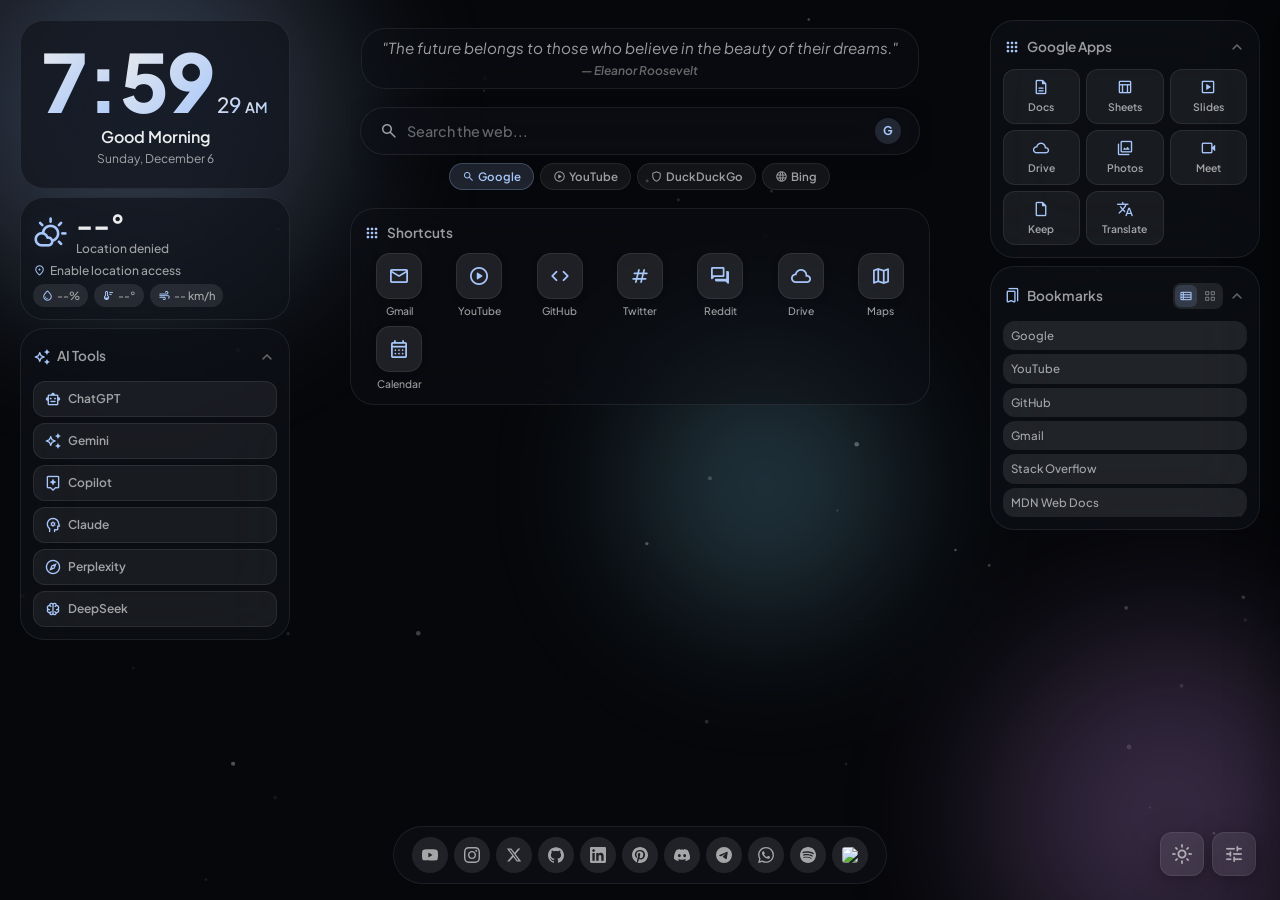
==== index.html @ 34b0df79 "Initialize OmSpace New Tab Dashboard" ====
<!DOCTYPE html>
<html lang="en" data-theme="dark">
<head>
    <meta charset="UTF-8">
    <meta name="viewport" content="width=device-width, initial-scale=1.0">
    <title>OmSpace</title>
    <link rel="preconnect" href="https://fonts.googleapis.com">
    <link rel="preconnect" href="https://fonts.gstatic.com" crossorigin>
    <link href="https://fonts.googleapis.com/css2?family=Plus+Jakarta+Sans:wght@300;400;500;600;700;800&family=Inter:wght@300;400;500;600;700;800&family=Outfit:wght@300;400;500;600;700;800&family=Space+Grotesk:wght@300;400;500;600;700&family=DM+Sans:wght@300;400;500;600;700&display=swap" rel="stylesheet">
    <link href="https://fonts.googleapis.com/css2?family=Material+Symbols+Rounded:opsz,wght,FILL,GRAD@20..48,100..700,0..1,-50..200" rel="stylesheet" />
    <link rel="stylesheet" href="style.css">
</head>
<body>
    <!-- Background layers -->
    <div id="bg-layer"></div>
    <div id="bg-overlay"></div>
    <div class="ambient-orbs">
        <div class="orb orb-1"></div>
        <div class="orb orb-2"></div>
        <div class="orb orb-3"></div>
    </div>
    <canvas id="particles-canvas"></canvas>

    <!-- Main Content -->
    <main class="main-grid">

        <!-- ═══ LEFT COLUMN ═══ -->
        <div class="col-left">

            <!-- Clock Card (Digital + Analog) -->
            <section id="clock-card" class="glass-card clock-card">
                <div id="digital-clock" class="digital-clock-wrap">
                    <div class="clock-time">
                        <span id="clock-hours">10</span>
                        <span class="clock-colon">:</span>
                        <span id="clock-mins">00</span>
                        <span id="clock-secs" class="clock-seconds">00</span>
                        <span id="clock-ampm" class="clock-ampm">AM</span>
                    </div>
                </div>
                <div id="analog-clock" class="analog-clock-wrap" style="display:none;">
                    <div class="analog-face">
                        <div class="analog-markers"></div>
                        <div class="hand hour-hand" id="hour-hand"></div>
                        <div class="hand minute-hand" id="minute-hand"></div>
                        <div class="hand second-hand" id="second-hand"></div>
                        <div class="analog-center"></div>
                    </div>
                </div>
                <div class="clock-meta">
                    <p id="greeting" class="greeting-text">Good Morning</p>
                    <p id="date-text" class="date-text">Monday, January 1</p>
                </div>
                <button class="clock-toggle-btn" id="clock-style-toggle" title="Switch clock style">
                    <span class="material-symbols-rounded">swap_horiz</span>
                </button>
            </section>

            <!-- Weather Card -->
            <section id="weather-card" class="glass-card weather-card">
                <div class="weather-top">
                    <span class="material-symbols-rounded weather-icon-main" id="weather-icon-main">partly_cloudy_day</span>
                    <div class="weather-temp-block">
                        <span id="weather-temp" class="weather-temp">--°</span>
                        <span id="weather-cond" class="weather-cond">Loading...</span>
                    </div>
                </div>
                <div class="weather-location-row">
                    <span class="material-symbols-rounded">location_on</span>
                    <span id="weather-city">Detecting location...</span>
                </div>
                <div class="weather-details">
                    <div class="weather-pill"><span class="material-symbols-rounded">water_drop</span><span id="weather-humidity">--%</span></div>
                    <div class="weather-pill"><span class="material-symbols-rounded">thermostat</span><span id="weather-feels">--°</span></div>
                    <div class="weather-pill"><span class="material-symbols-rounded">air</span><span id="weather-wind">-- km/h</span></div>
                </div>
            </section>

            <!-- Daily Focus -->
            <section id="focus-card" class="glass-card focus-card">
                <div class="card-header">
                    <h3><span class="material-symbols-rounded">target</span> Daily Focus</h3>
                </div>
                <div id="focus-display" class="focus-display">
                    <input type="text" id="focus-input" class="focus-input" placeholder="What's your main goal today?" autocomplete="off">
                </div>
                <div id="focus-active" class="focus-active" style="display:none;">
                    <p id="focus-text" class="focus-text"></p>
                    <button id="focus-clear" class="focus-clear-btn"><span class="material-symbols-rounded">close</span></button>
                </div>
            </section>

            <!-- AI Tools (Collapsible — moved from center) -->
            <section id="ai-tools-section" class="glass-card collapsible-card">
                <div class="card-header collapsible-header" data-collapse="ai-tools-body">
                    <h3><span class="material-symbols-rounded">auto_awesome</span> AI Tools</h3>
                    <div class="header-actions">
                        <button class="edit-section-btn" id="edit-ai-btn" title="Edit"><span class="material-symbols-rounded">edit</span></button>
                        <span class="material-symbols-rounded collapse-arrow">expand_more</span>
                    </div>
                </div>
                <div class="collapsible-body" id="ai-tools-body">
                    <div>
                        <div class="ai-tools-grid" id="ai-tools-grid"></div>
                    </div>
                </div>
            </section>

        </div>

        <!-- ═══ CENTER COLUMN ═══ -->
        <div class="col-center">

            <!-- Quote of the Day -->
            <section id="quote-card" class="quote-section">
                <blockquote id="quote-text" class="quote-text">"The only way to do great work is to love what you do."</blockquote>
                <cite id="quote-author" class="quote-author">— Steve Jobs</cite>
            </section>

            <!-- Search -->
            <section class="search-section">
                <div class="search-box" id="search-box">
                    <span class="material-symbols-rounded search-icon">search</span>
                    <input type="text" id="search-input" placeholder="Search the web..." autocomplete="off">
                    <div class="search-engine-indicator"><span id="engine-label">G</span></div>
                </div>
                <div class="engine-strip">
                    <button class="engine-chip active" data-engine="google"><span class="material-symbols-rounded">search</span> Google</button>
                    <button class="engine-chip" data-engine="youtube"><span class="material-symbols-rounded">play_circle</span> YouTube</button>
                    <button class="engine-chip" data-engine="duckduckgo"><span class="material-symbols-rounded">shield</span> DuckDuckGo</button>
                    <button class="engine-chip" data-engine="bing"><span class="material-symbols-rounded">language</span> Bing</button>
                </div>
            </section>

            <!-- Shortcuts Grid -->
            <section id="shortcuts-section" class="shortcuts-section">
                <div class="section-title">
                    <span class="material-symbols-rounded">apps</span><h3>Shortcuts</h3>
                    <button class="edit-section-btn" id="edit-shortcuts-btn" title="Edit"><span class="material-symbols-rounded">edit</span></button>
                </div>
                <div class="shortcuts-grid" id="shortcuts-grid"></div>
            </section>

            <!-- Pomodoro Timer (compact, center) -->
            <section id="pomodoro-card" class="pomo-inline-section">
                <div class="pomo-inline-left">
                    <span class="material-symbols-rounded pomo-inline-icon">timer</span>
                    <span class="pomo-mode-label" id="pomo-mode-label">Work</span>
                </div>
                <div class="pomo-inline-ring">
                    <svg class="pomo-ring-sm" viewBox="0 0 60 60">
                        <circle cx="30" cy="30" r="26" class="pomo-ring-bg"/>
                        <circle cx="30" cy="30" r="26" class="pomo-ring-fg" id="pomo-ring-fg"/>
                    </svg>
                    <span class="pomo-time-sm" id="pomo-time">25:00</span>
                </div>
                <div class="pomo-inline-controls">
                    <button class="pomo-btn-sm" id="pomo-start"><span class="material-symbols-rounded">play_arrow</span></button>
                    <button class="pomo-btn-sm" id="pomo-reset"><span class="material-symbols-rounded">restart_alt</span></button>
                    <button class="pomo-btn-sm" id="pomo-skip"><span class="material-symbols-rounded">skip_next</span></button>
                </div>
                <span class="pomo-sessions-sm"><span id="pomo-sessions">0</span> 🔥</span>
            </section>

            <!-- Bottom Premium Widgets -->
            <section class="bottom-widgets-section">
                <!-- Day Progress -->
                <div class="bottom-widget">
                    <div class="bw-header">
                        <div class="bw-title-group">
                            <span class="material-symbols-rounded">timelapse</span>
                            <span class="bw-title">Day Progress</span>
                        </div>
                        <span id="day-progress-pct" class="bw-value">--%</span>
                    </div>
                    <div class="dp-bar-bg"><div id="dp-bar-fill" class="dp-bar-fill"></div></div>
                    <div class="dp-labels">
                        <span>00:00</span><span>24:00</span>
                    </div>
                </div>

                <!-- Random Fact -->
                <div class="bottom-widget">
                    <div class="bw-header">
                        <div class="bw-title-group">
                            <span class="material-symbols-rounded">lightbulb</span>
                            <span class="bw-title">Did You Know?</span>
                        </div>
                    </div>
                    <div id="tech-fact-text" class="bw-text">Loading...</div>
                </div>

                <!-- Quick Market -->
                <div class="bottom-widget">
                    <div class="bw-header">
                        <div class="bw-title-group">
                            <span class="material-symbols-rounded">monitoring</span>
                            <span class="bw-title">Quick Market</span>
                        </div>
                    </div>
                    <div class="rates-content">
                        <div class="rate-item"><span class="rate-lbl">Bitcoin</span><span class="rate-val" id="btc-usd-val">~$67.4k</span></div>
                        <div class="rate-item"><span class="rate-lbl">1 USD</span><span class="rate-val" id="usd-inr-val">~₹83.5</span></div>
                    </div>
                </div>
            </section>

        </div>

        <!-- ═══ RIGHT COLUMN ═══ -->
        <div class="col-right">

            <!-- Quick Note -->
            <section id="notes-card" class="glass-card notes-card">
                <div class="card-header"><h3><span class="material-symbols-rounded">sticky_note_2</span> Quick Note</h3></div>
                <textarea id="quick-note" class="quick-note-area" placeholder="Jot down something..."></textarea>
            </section>

            <!-- To-Do Card (Collapsible) -->
            <section id="todo-card" class="glass-card collapsible-card">
                <div class="card-header collapsible-header" data-collapse="todo-body">
                    <h3><span class="material-symbols-rounded">checklist</span> To-Do</h3>
                    <div class="header-actions">
                        <span class="todo-count" id="todo-count">0</span>
                        <span class="material-symbols-rounded collapse-arrow">expand_more</span>
                    </div>
                </div>
                <div class="collapsible-body" id="todo-body">
                    <div class="todo-body-inner">
                        <div class="todo-input-row">
                            <input type="text" id="todo-input" placeholder="Add a task..." autocomplete="off">
                            <button id="todo-add-btn" class="icon-btn"><span class="material-symbols-rounded">add</span></button>
                        </div>
                        <ul id="todo-list" class="todo-list"></ul>
                    </div>
                </div>
            </section>

            <!-- Google Apps (Collapsible — moved from center) -->
            <section id="google-apps-section" class="glass-card collapsible-card">
                <div class="card-header collapsible-header" data-collapse="gapps-body">
                    <h3><span class="material-symbols-rounded">apps</span> Google Apps</h3>
                    <div class="header-actions">
                        <span class="material-symbols-rounded collapse-arrow">expand_more</span>
                    </div>
                </div>
                <div class="collapsible-body" id="gapps-body">
                    <div>
                        <div class="gapps-grid">
                            <a href="https://docs.google.com" class="gapp"><span class="material-symbols-rounded">description</span><span>Docs</span></a>
                            <a href="https://sheets.google.com" class="gapp"><span class="material-symbols-rounded">table_chart</span><span>Sheets</span></a>
                            <a href="https://slides.google.com" class="gapp"><span class="material-symbols-rounded">slideshow</span><span>Slides</span></a>
                            <a href="https://drive.google.com" class="gapp"><span class="material-symbols-rounded">cloud</span><span>Drive</span></a>
                            <a href="https://photos.google.com" class="gapp"><span class="material-symbols-rounded">photo_library</span><span>Photos</span></a>
                            <a href="https://meet.google.com" class="gapp"><span class="material-symbols-rounded">videocam</span><span>Meet</span></a>
                            <a href="https://keep.google.com" class="gapp"><span class="material-symbols-rounded">note</span><span>Keep</span></a>
                            <a href="https://translate.google.com" class="gapp"><span class="material-symbols-rounded">translate</span><span>Translate</span></a>
                        </div>
                    </div>
                </div>
            </section>

            <!-- Habit Tracker (Collapsible) -->
            <section id="habit-card" class="glass-card collapsible-card">
                <div class="card-header collapsible-header" data-collapse="habit-body">
                    <h3><span class="material-symbols-rounded">emoji_events</span> Habits</h3>
                    <div class="header-actions">
                        <button class="icon-btn-ghost" id="add-habit-btn" title="Add Habit"><span class="material-symbols-rounded">add</span></button>
                        <span class="material-symbols-rounded collapse-arrow">expand_more</span>
                    </div>
                </div>
                <div class="collapsible-body" id="habit-body">
                    <div>
                        <div id="habit-list" class="habit-list"></div>
                    </div>
                </div>
            </section>

            <!-- World Clock (Collapsible) -->
            <section id="worldclock-card" class="glass-card collapsible-card">
                <div class="card-header collapsible-header" data-collapse="worldclock-body">
                    <h3><span class="material-symbols-rounded">public</span> World Clock</h3>
                    <div class="header-actions">
                        <button class="icon-btn-ghost" id="add-tz-btn" title="Add Timezone"><span class="material-symbols-rounded">add</span></button>
                        <span class="material-symbols-rounded collapse-arrow">expand_more</span>
                    </div>
                </div>
                <div class="collapsible-body" id="worldclock-body">
                    <div>
                        <div id="worldclock-list" class="worldclock-list"></div>
                    </div>
                </div>
            </section>

            <!-- Reading List (Collapsible) -->
            <section id="reading-card" class="glass-card collapsible-card">
                <div class="card-header collapsible-header" data-collapse="reading-body">
                    <h3><span class="material-symbols-rounded">menu_book</span> Reading List</h3>
                    <div class="header-actions">
                        <span class="material-symbols-rounded collapse-arrow">expand_more</span>
                    </div>
                </div>
                <div class="collapsible-body" id="reading-body">
                    <div class="reading-body-inner">
                        <div class="reading-input-row">
                            <input type="text" id="reading-input" placeholder="Paste URL to save..." autocomplete="off">
                            <button id="reading-add-btn" class="icon-btn"><span class="material-symbols-rounded">add</span></button>
                        </div>
                        <div id="reading-list" class="reading-list"></div>
                    </div>
                </div>
            </section>

            <!-- Bookmarks (Collapsible) -->
            <section id="bookmarks-card" class="glass-card collapsible-card">
                <div class="card-header collapsible-header" data-collapse="bookmarks-body">
                    <h3><span class="material-symbols-rounded">bookmarks</span> Bookmarks</h3>
                    <div class="header-actions">
                        <div class="bookmark-view-toggle">
                            <button class="view-btn active" data-view="list" id="bm-list-view"><span class="material-symbols-rounded">view_list</span></button>
                            <button class="view-btn" data-view="grid" id="bm-grid-view"><span class="material-symbols-rounded">grid_view</span></button>
                        </div>
                        <span class="material-symbols-rounded collapse-arrow">expand_more</span>
                    </div>
                </div>
                <div class="collapsible-body" id="bookmarks-body">
                    <div>
                        <div id="bookmarks-list" class="bookmarks-list"></div>
                    </div>
                </div>
            </section>
        </div>
    </main>

    <!-- Settings FAB -->
    <button id="settings-fab" class="fab-btn" aria-label="Settings"><span class="material-symbols-rounded">tune</span></button>
    <button id="theme-toggle-fab" class="fab-btn theme-fab" aria-label="Toggle Theme"><span class="material-symbols-rounded" id="theme-icon">light_mode</span></button>

    <!-- Settings Panel -->
    <div id="settings-backdrop" class="settings-backdrop"></div>
    <aside id="settings-panel" class="settings-panel">
        <div class="settings-panel-header">
            <h2>Customize</h2>
            <button id="settings-close" class="icon-btn-ghost"><span class="material-symbols-rounded">close</span></button>
        </div>
        <div class="settings-body">
            <div class="setting-section">
                <h4>Accent Color</h4>
                <div class="accent-grid" id="accent-grid">
                    <button class="accent-dot active" data-color="#a8c7fa" style="--dot-color:#a8c7fa"></button>
                    <button class="accent-dot" data-color="#fbd6d2" style="--dot-color:#fbd6d2"></button>
                    <button class="accent-dot" data-color="#c3e88d" style="--dot-color:#c3e88d"></button>
                    <button class="accent-dot" data-color="#ffcb6b" style="--dot-color:#ffcb6b"></button>
                    <button class="accent-dot" data-color="#c792ea" style="--dot-color:#c792ea"></button>
                    <button class="accent-dot" data-color="#89ddff" style="--dot-color:#89ddff"></button>
                    <button class="accent-dot" data-color="#f78c6c" style="--dot-color:#f78c6c"></button>
                    <button class="accent-dot" data-color="#ff5370" style="--dot-color:#ff5370"></button>
                </div>
            </div>
            <div class="setting-section">
                <h4>Font</h4>
                <div class="font-picker" id="font-picker">
                    <button class="font-chip active" data-font="'Plus Jakarta Sans'">Jakarta Sans</button>
                    <button class="font-chip" data-font="'Inter'">Inter</button>
                    <button class="font-chip" data-font="'Outfit'">Outfit</button>
                    <button class="font-chip" data-font="'Space Grotesk'">Space Grotesk</button>
                    <button class="font-chip" data-font="'DM Sans'">DM Sans</button>
                </div>
            </div>
            <div class="setting-section">
                <h4>Background</h4>
                <input type="text" id="bg-url-input" class="setting-input" placeholder="Paste image URL...">
                <div class="bg-presets" id="bg-presets">
                    <button class="bg-preset-btn active" data-bg="gradient">Gradient</button>
                    <button class="bg-preset-btn" data-bg="abstract">Abstract</button>
                    <button class="bg-preset-btn" data-bg="nature">Nature</button>
                    <button class="bg-preset-btn" data-bg="dark">Dark</button>
                    <button class="bg-preset-btn" data-bg="space">Space</button>
                    <button class="bg-preset-btn" data-bg="cyberpunk">Cyberpunk</button>
                    <button class="bg-preset-btn" data-bg="minimal">Minimal</button>

                </div>
                <div class="settings-group">
                    <label class="setting-toggle"><div class="toggle-lbl"><span class="material-symbols-rounded">wallpaper</span> Auto Wallpaper (Daily)</div><input type="checkbox" id="toggle-livewp"><span class="toggle-track"></span></label>
                </div>
            </div>
            <div class="setting-section card-section">
                <h4>Preferences</h4>
                <div class="settings-group">
                    <label class="setting-toggle"><div class="toggle-lbl"><span class="material-symbols-rounded">lock_open</span> Lock Layout</div><input type="checkbox" id="toggle-locklayout" checked><span class="toggle-track"></span></label>
                    <label class="setting-toggle"><div class="toggle-lbl"><span class="material-symbols-rounded">123</span> Use 24-Hour Time</div><input type="checkbox" id="toggle-24h"><span class="toggle-track"></span></label>
                    <label class="setting-toggle"><div class="toggle-lbl"><span class="material-symbols-rounded">blur_on</span> Particle Effects</div><input type="checkbox" id="toggle-particles" checked><span class="toggle-track"></span></label>
                </div>
            </div>
            <div class="setting-section card-section">
                <h4>Widgets</h4>
                <div class="settings-group">
                    <label class="setting-toggle"><div class="toggle-lbl"><span class="material-symbols-rounded">schedule</span> Clock</div><input type="checkbox" id="toggle-clock" checked><span class="toggle-track"></span></label>
                    <label class="setting-toggle"><div class="toggle-lbl"><span class="material-symbols-rounded">partly_cloudy_day</span> Weather</div><input type="checkbox" id="toggle-weather" checked><span class="toggle-track"></span></label>
                    <label class="setting-toggle"><div class="toggle-lbl"><span class="material-symbols-rounded">timer</span> Pomodoro Timer</div><input type="checkbox" id="toggle-pomodoro" checked><span class="toggle-track"></span></label>
                    <label class="setting-toggle"><div class="toggle-lbl"><span class="material-symbols-rounded">target</span> Daily Focus</div><input type="checkbox" id="toggle-focus" checked><span class="toggle-track"></span></label>
                    <label class="setting-toggle"><div class="toggle-lbl"><span class="material-symbols-rounded">format_quote</span> Quote</div><input type="checkbox" id="toggle-quote" checked><span class="toggle-track"></span></label>
                    <label class="setting-toggle"><div class="toggle-lbl"><span class="material-symbols-rounded">grid_view</span> Shortcuts</div><input type="checkbox" id="toggle-shortcuts" checked><span class="toggle-track"></span></label>
                    <label class="setting-toggle"><div class="toggle-lbl"><span class="material-symbols-rounded">view_week</span> Bottom Strip</div><input type="checkbox" id="toggle-bottomwidgets" checked><span class="toggle-track"></span></label>
                    <label class="setting-toggle"><div class="toggle-lbl"><span class="material-symbols-rounded">magic_button</span> AI Tools</div><input type="checkbox" id="toggle-ai" checked><span class="toggle-track"></span></label>
                    <label class="setting-toggle"><div class="toggle-lbl"><span class="material-symbols-rounded">apps</span> Google Apps</div><input type="checkbox" id="toggle-gapps" checked><span class="toggle-track"></span></label>
                    <label class="setting-toggle"><div class="toggle-lbl"><span class="material-symbols-rounded">check_circle</span> To-Do List</div><input type="checkbox" id="toggle-todo" checked><span class="toggle-track"></span></label>
                    <label class="setting-toggle"><div class="toggle-lbl"><span class="material-symbols-rounded">edit_note</span> Quick Note</div><input type="checkbox" id="toggle-notes" checked><span class="toggle-track"></span></label>
                    <label class="setting-toggle"><div class="toggle-lbl"><span class="material-symbols-rounded">psychology</span> Habits</div><input type="checkbox" id="toggle-habits" checked><span class="toggle-track"></span></label>
                    <label class="setting-toggle"><div class="toggle-lbl"><span class="material-symbols-rounded">public</span> World Clock</div><input type="checkbox" id="toggle-worldclock" checked><span class="toggle-track"></span></label>
                    <label class="setting-toggle"><div class="toggle-lbl"><span class="material-symbols-rounded">menu_book</span> Reading List</div><input type="checkbox" id="toggle-reading" checked><span class="toggle-track"></span></label>
                    <label class="setting-toggle"><div class="toggle-lbl"><span class="material-symbols-rounded">bookmark</span> Bookmarks</div><input type="checkbox" id="toggle-bookmarks" checked><span class="toggle-track"></span></label>
                    <label class="setting-toggle"><div class="toggle-lbl"><span class="material-symbols-rounded">share</span> Social Dock</div><input type="checkbox" id="toggle-socialdock" checked><span class="toggle-track"></span></label>
                </div>
            </div>
            <div class="setting-section card-section">
                <h4>Your Name</h4>
                <input type="text" id="user-name-input" class="setting-input" placeholder="Enter your name...">
            </div>
            <div class="setting-section card-section">
                <h4>Backup & Restore</h4>
                <div class="backup-row">
                    <button id="backup-btn" class="action-btn"><span class="material-symbols-rounded">download</span> Export</button>
                    <button id="restore-btn" class="action-btn"><span class="material-symbols-rounded">upload</span> Import</button>
                </div>
                <input type="file" id="restore-file" accept=".json" style="display:none">
            </div>
            <div class="setting-section card-section reset-section">
                <button id="reset-btn" class="danger-btn"><span class="material-symbols-rounded">restart_alt</span> Reset All Settings</button>
            </div>
        </div>
    </aside>

    <!-- Edit Modal -->
    <div id="edit-modal-backdrop" class="modal-backdrop"></div>
    <div id="edit-modal" class="edit-modal">
        <div class="edit-modal-header">
            <h3 id="edit-modal-title">Edit</h3>
            <button id="edit-modal-close" class="icon-btn-ghost"><span class="material-symbols-rounded">close</span></button>
        </div>
        <div class="edit-modal-body" id="edit-modal-body"></div>
        <div class="edit-modal-footer">
            <button id="edit-modal-add" class="add-item-btn"><span class="material-symbols-rounded">add</span> Add New</button>
            <button id="edit-modal-save" class="save-btn"><span class="material-symbols-rounded">check</span> Save</button>
        </div>
    </div>

    <!-- Confirm Modal -->
    <div id="confirm-modal-backdrop" class="modal-backdrop"></div>
    <div id="confirm-modal" class="edit-modal" style="max-width:320px;height:auto;max-height:80vh;">
        <div class="edit-modal-header">
            <h3>Reset Settings?</h3>
        </div>
        <div class="edit-modal-body" style="padding:var(--gap-lg);text-align:center;">
            <p style="color:var(--text-secondary);font-size:0.9rem;line-height:1.5;">This will permanently clear your layout, custom widgets, and reset everything to factory defaults. Are you sure?</p>
        </div>
        <div class="edit-modal-footer" style="justify-content:space-between;">
            <button id="confirm-modal-cancel" class="action-btn" style="width:48%;">Cancel</button>
            <button id="confirm-modal-yes" class="danger-btn" style="width:48%;margin:0;">Yes, Reset</button>
        </div>
    </div>

    <!-- Keyboard Shortcuts Overlay -->
    <div id="kb-overlay" class="kb-overlay">
        <div class="kb-modal">
            <h3>Keyboard Shortcuts</h3>
            <div class="kb-grid">
                <div class="kb-item"><kbd>/</kbd><span>Focus Search</span></div>
                <div class="kb-item"><kbd>Esc</kbd><span>Close Panel</span></div>
                <div class="kb-item"><kbd>?</kbd><span>Show Shortcuts</span></div>
                <div class="kb-item"><kbd>T</kbd><span>Toggle Theme</span></div>
                <div class="kb-item"><kbd>P</kbd><span>Start/Pause Pomodoro</span></div>
                <div class="kb-item"><kbd>S</kbd><span>Open Settings</span></div>
            </div>
            <p class="kb-hint">Press <kbd>Esc</kbd> or <kbd>?</kbd> to close</p>
        </div>
    </div>

    <!-- Social Media Dock (Fixed Bottom, dynamically rendered by JS) -->
    <section id="social-dock" class="social-dock">
    </section>


    <script src="script.js"></script>
</body>
</html>
---- style.css ----
/* ===================================================================
   OMSPACE — Premium Material You New Tab Dashboard — No-Scroll Edition
   =================================================================== */

:root, [data-theme="dark"] {
    --accent: #a8c7fa;
    --accent-dim: rgba(168,199,250,0.15);
    --accent-glow: rgba(168,199,250,0.3);
    --bg-base: #0f1118;
    --surface-1: rgba(255,255,255,0.06);
    --surface-2: rgba(255,255,255,0.09);
    --surface-3: rgba(255,255,255,0.12);
    --surface-hover: rgba(255,255,255,0.15);
    --text-primary: rgba(255,255,255,0.92);
    --text-secondary: rgba(255,255,255,0.6);
    --text-tertiary: rgba(255,255,255,0.38);
    --border: rgba(255,255,255,0.08);
    --border-accent: rgba(168,199,250,0.25);
    --shadow-card: 0 8px 32px rgba(0,0,0,0.25),0 2px 8px rgba(0,0,0,0.15);
    --shadow-elevated: 0 16px 48px rgba(0,0,0,0.35);
    --shadow-glow: 0 0 40px var(--accent-dim);
}

[data-theme="light"] {
    --accent: #1a56db;
    --accent-dim: rgba(26,86,219,0.1);
    --accent-glow: rgba(26,86,219,0.2);
    --bg-base: #eef2f9;
    --surface-1: rgba(255,255,255,0.7);
    --surface-2: rgba(255,255,255,0.85);
    --surface-3: rgba(255,255,255,0.95);
    --surface-hover: rgba(26,86,219,0.06);
    --text-primary: #1a1c2e;
    --text-secondary: #4a4e69;
    --text-tertiary: #8b8fa3;
    --border: rgba(26,86,219,0.1);
    --border-accent: rgba(26,86,219,0.25);
    --shadow-card: 0 4px 20px rgba(26,86,219,0.08),0 1px 4px rgba(0,0,0,0.05);
    --shadow-elevated: 0 12px 48px rgba(26,86,219,0.15);
    --shadow-glow: 0 0 40px rgba(26,86,219,0.12);
}

:root {
    --gap-xs:4px;--gap-sm:8px;--gap-md:12px;--gap-lg:20px;--gap-xl:28px;
    --radius-sm:12px;--radius-md:20px;--radius-lg:24px;--radius-pill:9999px;
    --blur-sm:blur(12px);--blur-md:blur(24px);--blur-lg:blur(40px);
    --ease-out:cubic-bezier(0.22,1,0.36,1);
    --ease-spring:cubic-bezier(0.34,1.56,0.64,1);
    --dur-fast:0.2s;--dur-norm:0.35s;--dur-slow:0.5s;
    --font-main:'Plus Jakarta Sans',-apple-system,BlinkMacSystemFont,'Segoe UI',Roboto,sans-serif;
}

*,*::before,*::after{box-sizing:border-box;margin:0;padding:0}
html{font-size:16px;-webkit-font-smoothing:antialiased;scroll-behavior:smooth}
body{font-family:var(--font-main);background:var(--bg-base);color:var(--text-primary);height:100vh;overflow:hidden;line-height:1.5;-webkit-overflow-scrolling:touch;scrollbar-width:none}
body::-webkit-scrollbar{display:none}
a{color:inherit;text-decoration:none}
button{font-family:inherit;cursor:pointer;border:none;background:none;color:inherit}
a,button{outline:none}
a:focus-visible,button:focus-visible{outline:2px solid var(--accent);outline-offset:2px;border-radius:inherit}
input,textarea{font-family:inherit;color:inherit}
ul{list-style:none}

/* === BG === */
#bg-layer{position:fixed;inset:0;z-index:-3;background-size:cover;background-position:center;transition:opacity 1s ease,background-image 1.5s ease}
#bg-layer.gradient-bg{background:linear-gradient(135deg,#0f1118 0%,#1a1b2e 30%,#1e1230 60%,#0f1118 100%)}
[data-theme="light"] #bg-layer.gradient-bg{background:linear-gradient(135deg,#dbe4f8 0%,#e8dff5 35%,#d4eaf9 65%,#e0e7fa 100%)}
#bg-overlay{position:fixed;inset:0;z-index:-2;background:rgba(0,0,0,0.55);backdrop-filter:blur(6px)}
[data-theme="light"] #bg-overlay{background:rgba(238,242,249,0.4);backdrop-filter:blur(4px)}

.ambient-orbs{position:fixed;inset:0;z-index:-1;overflow:hidden;pointer-events:none}
.orb{position:absolute;border-radius:50%;filter:blur(80px);opacity:0.25;animation:orbFloat 20s ease-in-out infinite alternate}
.orb-1{width:400px;height:400px;background:var(--accent);top:-10%;left:-5%;animation-duration:25s}
.orb-2{width:350px;height:350px;background:#c792ea;bottom:-10%;right:-5%;animation-duration:20s;animation-delay:-5s}
.orb-3{width:250px;height:250px;background:#89ddff;top:40%;left:50%;animation-duration:30s;animation-delay:-10s}
@keyframes orbFloat{0%{transform:translate(0,0) scale(1)}33%{transform:translate(50px,-30px) scale(1.1)}66%{transform:translate(-30px,50px) scale(0.9)}100%{transform:translate(20px,20px) scale(1.05)}}

#particles-canvas{position:fixed;inset:0;z-index:-1;pointer-events:none;opacity:0.5}
#particles-canvas.hidden{display:none}

/* === MAIN GRID — Smooth scroll layout === */
.main-grid{display:grid;grid-template-columns:minmax(240px,1fr) minmax(400px,2.5fr) minmax(240px,1fr);gap:var(--gap-md);max-width:1440px;margin:0 auto;padding:0 var(--gap-lg);height:100vh;overflow:hidden;align-content:start;animation:pageEnter .8s var(--ease-out) both}
@keyframes pageEnter{from{opacity:0;transform:translateY(12px)}to{opacity:1;transform:translateY(0)}}
.col-left,.col-right{display:flex;flex-direction:column;gap:var(--gap-sm);padding-top:20px;height:100vh;overflow-y:auto;overflow-x:hidden;scrollbar-width:none;min-width:0}
.col-center{display:flex;flex-direction:column;align-items:center;gap:var(--gap-sm);padding-top:28px;height:100vh;overflow-y:auto;overflow-x:hidden;scrollbar-width:none}
.col-left::after,.col-right::after,.col-center::after{content:'';display:block;min-height:120px;flex-shrink:0}
.col-left::-webkit-scrollbar,.col-right::-webkit-scrollbar,.col-center::-webkit-scrollbar{display:none}

/* === GLASS CARD === */
.glass-card{background:rgba(15,17,24,0.65);border:1px solid var(--border);border-radius:var(--radius-lg);backdrop-filter:blur(40px) saturate(1.4);-webkit-backdrop-filter:blur(40px) saturate(1.4);padding:var(--gap-lg);transition:transform var(--dur-norm) var(--ease-out),box-shadow var(--dur-norm) var(--ease-out),border-color var(--dur-norm) var(--ease-out);animation:cardIn .6s var(--ease-out) both;overflow:hidden;position:relative;display:flex;flex-direction:column}
[data-theme="light"] .glass-card{background:rgba(255,255,255,0.85);box-shadow:0 2px 12px rgba(26,86,219,0.06)}
.glass-card:hover{transform:translateY(-1px);box-shadow:var(--shadow-card);border-color:var(--border-accent)}
.glass-card.is-unlocked{cursor:grab !important;outline:2px dashed var(--border-accent);outline-offset:2px;resize:both}
.glass-card.is-unlocked:active{cursor:grabbing !important}
.glass-card.dragging{opacity:0.4;outline:2px solid var(--accent);transform:scale(0.98)}
@keyframes cardIn{from{opacity:0;transform:translateY(12px) scale(.97)}to{opacity:1;transform:translateY(0) scale(1)}}
.col-left .glass-card:nth-child(1){animation-delay:.05s}.col-left .glass-card:nth-child(2){animation-delay:.08s}.col-left .glass-card:nth-child(3){animation-delay:.11s}.col-left .glass-card:nth-child(4){animation-delay:.14s}
.col-right .glass-card:nth-child(1){animation-delay:.06s}.col-right .glass-card:nth-child(2){animation-delay:.09s}.col-right .glass-card:nth-child(3){animation-delay:.12s}.col-right .glass-card:nth-child(4){animation-delay:.15s}.col-right .glass-card:nth-child(5){animation-delay:.18s}.col-right .glass-card:nth-child(6){animation-delay:.21s}.col-right .glass-card:nth-child(7){animation-delay:.24s}
.card-header{display:flex;align-items:center;justify-content:space-between;margin-bottom:var(--gap-sm);flex-shrink:0}
.card-header h3{display:flex;align-items:center;gap:6px;font-size:.85rem;font-weight:600;color:var(--text-secondary)}
.card-header h3 .material-symbols-rounded{font-size:18px;color:var(--accent)}

/* === COLLAPSIBLE SYSTEM === */
.collapsible-card{padding:var(--gap-md)}
.collapsible-card .card-header{margin-bottom:0;cursor:pointer;user-select:none;padding:4px 0;transition:margin-bottom var(--dur-norm) var(--ease-out)}
.collapsible-card .card-header.expanded{margin-bottom:var(--gap-sm)}
.header-actions{display:flex;align-items:center;gap:4px}
.header-actions .edit-section-btn{opacity:0;transition:opacity var(--dur-fast) ease}
.collapsible-card:hover .edit-section-btn{opacity:1}
.collapse-arrow{font-size:20px;color:var(--text-tertiary);transition:transform var(--dur-norm) var(--ease-out)}
.collapsible-header.expanded .collapse-arrow{transform:rotate(180deg)}
.collapsible-body{display:grid;grid-template-rows:0fr;opacity:0;transition:grid-template-rows 0.35s var(--ease-out),opacity 0.25s ease}
.collapsible-body.expanded{grid-template-rows:1fr;opacity:1;flex:1}
.collapsible-body > *{overflow:hidden;min-height:0}
.collapsible-body::-webkit-scrollbar{width:6px}
.collapsible-body::-webkit-scrollbar-track{background:transparent}
.collapsible-body::-webkit-scrollbar-thumb{background:var(--surface-3);border-radius:10px}
.collapsible-body::-webkit-scrollbar-thumb:hover{background:var(--accent)}

/* === CLOCK === */
.clock-card{text-align:center;padding:var(--gap-lg) var(--gap-md);position:relative;align-items:center;justify-content:center}
.clock-time{display:flex;align-items:baseline;justify-content:center;gap:0;font-size:clamp(2.5rem, 8cqw, 5rem);font-weight:800;letter-spacing:-2px;line-height:1;margin-bottom:var(--gap-xs);color:var(--text-primary)}
.clock-time span{background:linear-gradient(135deg,var(--text-primary),var(--accent));-webkit-background-clip:text;-webkit-text-fill-color:transparent;background-clip:text}
.clock-colon{animation:blink 1s steps(1) infinite;margin:0 2px;background:linear-gradient(135deg,var(--text-primary),var(--accent));-webkit-background-clip:text;-webkit-text-fill-color:transparent;background-clip:text}
@keyframes blink{0%,100%{opacity:1}50%{opacity:.3}}
.clock-seconds{font-size:1.3rem;font-weight:500;margin-left:4px;letter-spacing:0}
.clock-ampm{font-size:.9rem;font-weight:600;margin-left:4px;letter-spacing:0;-webkit-text-fill-color:var(--text-tertiary);background:none}
.greeting-text{font-size:1rem;font-weight:600;color:var(--text-primary);margin-bottom:1px}
.date-text{font-size:.75rem;color:var(--text-secondary);font-weight:400}
.clock-toggle-btn{position:absolute;top:10px;right:10px;width:24px;height:24px;border-radius:50%;display:flex;align-items:center;justify-content:center;color:var(--text-tertiary);transition:all var(--dur-fast) ease;opacity:0}
.clock-card:hover .clock-toggle-btn{opacity:1}
.clock-toggle-btn:hover{background:var(--surface-2);color:var(--accent)}
.clock-toggle-btn .material-symbols-rounded{font-size:14px}

/* Analog Clock */
.analog-clock-wrap{display:flex;justify-content:center;margin-bottom:var(--gap-sm)}
.analog-face{width:130px;height:130px;border-radius:50%;background:var(--surface-2);border:2px solid var(--border);position:relative;box-shadow:inset 0 0 20px rgba(0,0,0,0.1)}
.hand{position:absolute;bottom:50%;left:50%;transform-origin:bottom center;border-radius:4px;transition:none}
.hour-hand{width:4px;height:30px;background:var(--text-primary);margin-left:-2px}
.minute-hand{width:3px;height:40px;background:var(--accent);margin-left:-1.5px}
.second-hand{width:1.5px;height:45px;background:#ff5370;margin-left:-.75px}
.analog-center{position:absolute;top:50%;left:50%;width:8px;height:8px;background:var(--accent);border-radius:50%;transform:translate(-50%,-50%);z-index:2}

/* === WEATHER === */
.weather-card{padding:var(--gap-md);justify-content:center}
.weather-top{display:flex;align-items:center;gap:var(--gap-sm);margin-bottom:var(--gap-xs)}
.weather-icon-main{font-size:2.2rem;color:var(--accent);filter:drop-shadow(0 0 12px var(--accent-dim))}
.weather-temp{font-size:1.8rem;font-weight:700;line-height:1}
.weather-cond{font-size:.75rem;color:var(--text-secondary);font-weight:500;margin-top:1px}
.weather-temp-block{display:flex;flex-direction:column}
.weather-location-row{display:flex;align-items:center;gap:4px;margin-bottom:var(--gap-xs);font-size:.75rem;font-weight:500;color:var(--text-secondary)}
.weather-location-row .material-symbols-rounded{font-size:13px;color:var(--accent)}
.weather-details{display:flex;gap:6px;flex-wrap:wrap}
.weather-pill{display:flex;align-items:center;gap:3px;background:var(--surface-2);border-radius:var(--radius-pill);padding:3px 8px;font-size:.7rem;font-weight:500;color:var(--text-secondary)}
.weather-pill .material-symbols-rounded{font-size:13px;color:var(--accent)}

/* === DAILY FOCUS === */
.focus-card{padding:var(--gap-md)}
.focus-input{width:100%;background:var(--surface-2);border:1px solid var(--border);border-radius:var(--radius-sm);padding:10px 12px;font-size:.82rem;font-weight:500;outline:none;transition:border-color var(--dur-fast) ease}
.focus-input:focus{border-color:var(--accent)}
.focus-input::placeholder{color:var(--text-tertiary)}
.focus-active{display:flex;align-items:center;gap:var(--gap-sm);padding:10px 12px;background:var(--accent-dim);border:1px solid var(--border-accent);border-radius:var(--radius-sm)}
.focus-text{flex:1;font-size:.85rem;font-weight:600;color:var(--accent)}
.focus-clear-btn{width:24px;height:24px;border-radius:50%;display:flex;align-items:center;justify-content:center;color:var(--text-tertiary);transition:all var(--dur-fast) ease}
.focus-clear-btn:hover{background:var(--surface-2);color:#ff5370}
.focus-clear-btn .material-symbols-rounded{font-size:16px}

/* === QUOTE === */
.quote-section{text-align:center;max-width:600px;animation:cardIn .6s var(--ease-out) .1s both;padding:var(--gap-sm) var(--gap-lg);background:rgba(15,17,24,0.45);backdrop-filter:blur(20px);-webkit-backdrop-filter:blur(20px);border-radius:var(--radius-lg);border:1px solid var(--border);overflow:hidden;position:relative;display:flex;flex-direction:column;align-items:center;justify-content:center}
[data-theme="light"] .quote-section{background:rgba(255,255,255,0.8);box-shadow:0 2px 12px rgba(26,86,219,0.06)}
.quote-section.is-unlocked{cursor:grab !important;outline:2px dashed var(--border-accent);outline-offset:2px;resize:both}
.quote-section.is-unlocked:active{cursor:grabbing !important}
.quote-section.dragging{opacity:0.4;outline:2px solid var(--accent);transform:scale(0.98)}
.quote-text{font-size:.95rem;font-weight:400;font-style:italic;color:var(--text-secondary);line-height:1.5;margin-bottom:2px}
.quote-author{font-size:.75rem;font-weight:600;color:var(--text-tertiary)}

/* === SEARCH === */
.search-section{width:100%;max-width:580px;display:flex;flex-direction:column;align-items:center;gap:var(--gap-sm);animation:cardIn .7s var(--ease-out) .15s both;overflow:hidden;position:relative;padding:10px}
.search-section.is-unlocked{cursor:grab !important;outline:2px dashed var(--border-accent);outline-offset:2px;resize:both}
.search-section.is-unlocked:active{cursor:grabbing !important}
.search-section.dragging{opacity:0.4;outline:2px solid var(--accent);transform:scale(0.98)}
.search-box{width:100%;display:flex;align-items:center;gap:var(--gap-sm);background:rgba(15,17,24,0.55);border:1px solid var(--border);border-radius:var(--radius-pill);padding:10px 18px;transition:all var(--dur-norm) var(--ease-out);box-shadow:0 4px 24px rgba(0,0,0,.15);backdrop-filter:blur(30px);-webkit-backdrop-filter:blur(30px)}
[data-theme="light"] .search-box{background:rgba(255,255,255,0.88);box-shadow:0 2px 16px rgba(26,86,219,0.08)}
.search-box:focus-within{border-color:var(--accent);box-shadow:var(--shadow-glow),0 8px 32px rgba(0,0,0,.15);transform:translateY(-2px);background:var(--surface-3)}
.search-icon{font-size:20px;color:var(--text-secondary)}
.search-box:focus-within .search-icon{color:var(--accent)}
#search-input{flex:1;background:transparent;border:none;font-size:.9rem;font-weight:500;outline:none}
#search-input::placeholder{color:var(--text-tertiary)}
.search-engine-indicator{width:26px;height:26px;border-radius:50%;background:var(--accent-dim);display:flex;align-items:center;justify-content:center;font-size:.75rem;font-weight:700;color:var(--accent);flex-shrink:0}
.engine-strip{display:flex;gap:6px;flex-wrap:wrap;justify-content:center}
.engine-chip{display:flex;align-items:center;gap:3px;padding:5px 12px;border-radius:var(--radius-pill);background:var(--surface-1);border:1px solid var(--border);font-size:.72rem;font-weight:600;color:var(--text-secondary);transition:all var(--dur-fast) var(--ease-out)}
.engine-chip .material-symbols-rounded{font-size:13px}
.engine-chip:hover{background:var(--surface-2);color:var(--text-primary);transform:translateY(-1px)}
.engine-chip.active{background:var(--accent-dim);border-color:var(--border-accent);color:var(--accent)}

/* === SHORTCUTS (center) === */
.shortcuts-section{width:100%;max-width:580px;animation:cardIn .6s var(--ease-out) .25s both;background:rgba(15,17,24,0.45);backdrop-filter:blur(24px);-webkit-backdrop-filter:blur(24px);border-radius:var(--radius-lg);border:1px solid var(--border);padding:var(--gap-md);overflow:hidden;position:relative;display:flex;flex-direction:column}
[data-theme="light"] .shortcuts-section{background:rgba(255,255,255,0.8);box-shadow:0 2px 12px rgba(26,86,219,0.06)}
.shortcuts-section.is-unlocked{cursor:grab !important;outline:2px dashed var(--border-accent);outline-offset:2px;resize:both}
.shortcuts-section.is-unlocked:active{cursor:grabbing !important}
.shortcuts-section.dragging{opacity:0.4;outline:2px solid var(--accent);transform:scale(0.98)}
.section-title{display:flex;align-items:center;gap:6px;margin-bottom:var(--gap-sm)}
.section-title .material-symbols-rounded{font-size:18px;color:var(--accent)}
.section-title h3{font-size:.85rem;font-weight:600;color:var(--text-secondary)}
.edit-section-btn{margin-left:auto;width:24px;height:24px;border-radius:50%;display:flex;align-items:center;justify-content:center;color:var(--text-tertiary);transition:all var(--dur-fast) ease;opacity:0}
.section-title:hover .edit-section-btn{opacity:1}
.edit-section-btn:hover{background:var(--surface-2);color:var(--accent)}
.edit-section-btn .material-symbols-rounded{font-size:14px}
.shortcuts-grid{display:grid;grid-template-columns:repeat(auto-fit,minmax(65px,1fr));gap:var(--gap-sm);justify-items:center;flex:1;overflow-y:auto;align-content:start}
.shortcut-item{display:flex;flex-direction:column;align-items:center;gap:4px;transition:transform var(--dur-fast) var(--ease-spring)}
.shortcut-item:hover{transform:translateY(-2px)}
.shortcut-icon{width:46px;height:46px;border-radius:14px;background:var(--surface-2);border:1px solid var(--border);display:flex;align-items:center;justify-content:center;transition:all var(--dur-fast) var(--ease-out);box-shadow:0 2px 8px rgba(0,0,0,.08)}
.shortcut-item:hover .shortcut-icon{background:var(--accent-dim);border-color:var(--border-accent);box-shadow:var(--shadow-glow)}
.shortcut-icon .material-symbols-rounded{font-size:22px;color:var(--accent)}
.shortcut-label{font-size:.65rem;font-weight:500;color:var(--text-secondary);text-align:center;max-width:62px;overflow:hidden;text-overflow:ellipsis;white-space:nowrap}

/* === INLINE POMODORO (center row) === */
.pomo-inline-section{width:100%;max-width:580px;display:flex;align-items:center;gap:var(--gap-md);background:rgba(15,17,24,0.45);backdrop-filter:blur(24px);-webkit-backdrop-filter:blur(24px);border-radius:var(--radius-lg);border:1px solid var(--border);padding:var(--gap-sm) var(--gap-md);animation:cardIn .6s var(--ease-out) .3s both;overflow:hidden;position:relative}
[data-theme="light"] .pomo-inline-section{background:rgba(255,255,255,0.8);box-shadow:0 2px 12px rgba(26,86,219,0.06)}
.pomo-inline-section.is-unlocked{cursor:grab !important;outline:2px dashed var(--border-accent);outline-offset:2px;resize:both}
.pomo-inline-section.is-unlocked:active{cursor:grabbing !important}
.pomo-inline-section.dragging{opacity:0.4;outline:2px solid var(--accent);transform:scale(0.98)}
.pomo-inline-left{display:flex;align-items:center;gap:6px}
.pomo-inline-icon{font-size:20px;color:var(--accent)}
.pomo-mode-label{font-size:.65rem;font-weight:700;text-transform:uppercase;padding:2px 8px;border-radius:var(--radius-pill);background:var(--accent-dim);color:var(--accent)}
.pomo-inline-ring{position:relative;width:44px;height:44px;flex-shrink:0}
.pomo-ring-sm{width:100%;height:100%;transform:rotate(-90deg)}
.pomo-ring-sm .pomo-ring-bg{fill:none;stroke:var(--surface-3);stroke-width:4}
.pomo-ring-sm .pomo-ring-fg{fill:none;stroke:var(--accent);stroke-width:4;stroke-linecap:round;stroke-dasharray:163.36;stroke-dashoffset:0;transition:stroke-dashoffset .5s ease}
.pomo-time-sm{position:absolute;inset:0;display:flex;align-items:center;justify-content:center;font-size:.75rem;font-weight:700;letter-spacing:.5px}
.pomo-inline-controls{display:flex;gap:4px}
.pomo-btn-sm{width:28px;height:28px;border-radius:50%;background:var(--surface-2);display:flex;align-items:center;justify-content:center;transition:all var(--dur-fast) var(--ease-spring);color:var(--text-secondary)}
.pomo-btn-sm:hover{background:var(--accent-dim);color:var(--accent);transform:scale(1.1)}
.pomo-btn-sm .material-symbols-rounded{font-size:16px}
.pomo-sessions-sm{font-size:.75rem;font-weight:700;color:var(--text-secondary);margin-left:auto}

/* === BOTTOM WIDGETS === */
.bottom-widgets-section{width:100%;max-width:580px;display:grid;grid-template-columns:repeat(3,1fr);gap:12px;animation:cardIn .6s var(--ease-out) .4s both}
.bottom-widget{background:rgba(15,17,24,0.45);backdrop-filter:blur(24px);-webkit-backdrop-filter:blur(24px);border-radius:var(--radius-lg);border:1px solid var(--border);padding:var(--gap-md);display:flex;flex-direction:column;gap:8px;transition:transform var(--dur-norm) var(--ease-out),box-shadow var(--dur-norm);overflow:hidden;position:relative}
[data-theme="light"] .bottom-widget{background:rgba(255,255,255,0.8);box-shadow:0 2px 12px rgba(26,86,219,0.06)}
.bottom-widget:hover{transform:translateY(-2px);box-shadow:var(--shadow-card)}
.bottom-widget.is-unlocked{cursor:grab !important;outline:2px dashed var(--border-accent);outline-offset:2px;resize:both}
.bottom-widget.is-unlocked:active{cursor:grabbing !important}
.bottom-widget.dragging{opacity:0.4;outline:2px solid var(--accent);transform:scale(0.98)}
.bw-header{display:flex;align-items:center;justify-content:space-between;width:100%}
.bw-title-group{display:flex;align-items:center;gap:6px}
.bw-title-group .material-symbols-rounded{font-size:16px;color:var(--accent)}
.bw-title{font-size:.7rem;font-weight:700;color:var(--text-secondary);text-transform:uppercase;letter-spacing:.5px}
.bw-value{font-size:.85rem;font-weight:700;color:var(--text-primary)}
.dp-bar-bg{width:100%;height:8px;background:var(--surface-3);border-radius:4px;overflow:hidden;margin-top:4px}
.dp-bar-fill{height:100%;width:0%;background:linear-gradient(90deg,var(--accent),#8b5cf6);border-radius:4px;transition:width 1s var(--ease-out)}
.dp-labels{display:flex;justify-content:space-between;font-size:.65rem;color:var(--text-tertiary);font-weight:600}
.bw-text{font-size:.8rem;line-height:1.4;color:var(--text-secondary);font-weight:500;font-style:italic}
.rates-content{display:flex;flex-direction:column;gap:6px;margin-top:2px}
.rate-item{display:flex;justify-content:space-between;align-items:center;font-size:.78rem;font-weight:600;padding:6px 10px;background:var(--surface-1);border-radius:var(--radius-sm);border:1px solid var(--border)}
.rate-lbl{color:var(--text-secondary)}.rate-val{color:var(--accent)}

/* === SOCIAL MEDIA DOCK === */
.social-dock{position:fixed;bottom:16px;left:50%;transform:translateX(-50%);display:flex;align-items:center;justify-content:center;gap:6px;padding:10px 18px;background:rgba(15,17,24,0.6);backdrop-filter:blur(24px);-webkit-backdrop-filter:blur(24px);border-radius:var(--radius-pill);border:1px solid var(--border);z-index:90;animation:dockSlideUp .6s var(--ease-out) .5s both;transition:box-shadow var(--dur-norm) var(--ease-out)}
@keyframes dockSlideUp{from{opacity:0;transform:translateX(-50%) translateY(20px)}to{opacity:1;transform:translateX(-50%) translateY(0)}}
[data-theme="light"] .social-dock{background:rgba(255,255,255,0.85);box-shadow:0 2px 16px rgba(26,86,219,0.08)}
.social-dock:hover{box-shadow:var(--shadow-card)}
.social-edit-btn{display:flex;align-items:center;justify-content:center;width:28px;height:28px;border-radius:50%;background:var(--surface-3);color:var(--text-tertiary);border:1px solid var(--border);cursor:pointer;transition:all var(--dur-fast) var(--ease-spring);opacity:0.5;margin-left:2px}
.social-edit-btn svg{width:14px;height:14px}
.social-dock:hover .social-edit-btn{opacity:1}
.social-edit-btn:hover{background:var(--accent-dim);color:var(--accent);border-color:var(--border-accent);transform:scale(1.1)}
.social-icon{display:flex;align-items:center;justify-content:center;width:36px;height:36px;border-radius:50%;background:var(--surface-2);border:1px solid transparent;color:var(--text-secondary);transition:all var(--dur-fast) var(--ease-spring);position:relative}
.social-icon svg{width:16px;height:16px;transition:transform var(--dur-fast) var(--ease-spring)}
.social-icon:hover{transform:translateY(-6px) scale(1.18);border-color:var(--border-accent);box-shadow:0 8px 24px rgba(0,0,0,0.3)}
.social-icon:hover svg{transform:scale(1.1)}
.social-tooltip{position:absolute;bottom:calc(100% + 8px);left:50%;transform:translateX(-50%) translateY(4px);background:rgba(15,17,24,0.9);color:#fff;font-size:.65rem;font-weight:600;padding:4px 10px;border-radius:8px;white-space:nowrap;opacity:0;pointer-events:none;transition:all var(--dur-fast) var(--ease-out);border:1px solid var(--border)}
[data-theme="light"] .social-tooltip{background:rgba(26,28,46,0.9)}
.social-icon:hover .social-tooltip{opacity:1;transform:translateX(-50%) translateY(0)}
.social-icon[data-social="youtube"]:hover{background:#ff0000;color:#fff;box-shadow:0 8px 24px rgba(255,0,0,0.35)}
.social-icon[data-social="instagram"]:hover{background:linear-gradient(135deg,#f09433,#e6683c,#dc2743,#cc2366,#bc1888);color:#fff;box-shadow:0 8px 24px rgba(225,48,108,0.35)}
.social-icon[data-social="twitter"]:hover{background:#000;color:#fff;box-shadow:0 8px 24px rgba(0,0,0,0.4)}
[data-theme="light"] .social-icon[data-social="twitter"]:hover{background:#1d9bf0;box-shadow:0 8px 24px rgba(29,155,240,0.35)}
.social-icon[data-social="github"]:hover{background:#333;color:#fff;box-shadow:0 8px 24px rgba(51,51,51,0.35)}
[data-theme="light"] .social-icon[data-social="github"]:hover{background:#24292e;box-shadow:0 8px 24px rgba(36,41,46,0.3)}
.social-icon[data-social="linkedin"]:hover{background:#0a66c2;color:#fff;box-shadow:0 8px 24px rgba(10,102,194,0.35)}
.social-icon[data-social="reddit"]:hover{background:#ff4500;color:#fff;box-shadow:0 8px 24px rgba(255,69,0,0.35)}
.social-icon[data-social="discord"]:hover{background:#5865f2;color:#fff;box-shadow:0 8px 24px rgba(88,101,242,0.35)}
.social-icon[data-social="telegram"]:hover{background:#26a5e4;color:#fff;box-shadow:0 8px 24px rgba(38,165,228,0.35)}
.social-icon[data-social="whatsapp"]:hover{background:#25d366;color:#fff;box-shadow:0 8px 24px rgba(37,211,102,0.35)}
.social-icon[data-social="spotify"]:hover{background:#1db954;color:#fff;box-shadow:0 8px 24px rgba(29,185,84,0.35)}

/* === AI TOOLS (left column, collapsible) === */
.ai-tools-grid{display:grid;grid-template-columns:repeat(auto-fit,minmax(120px,1fr));gap:6px;flex:1;overflow-y:auto;align-content:start}
.ai-tool-chip{display:flex;align-items:center;gap:6px;padding:8px 10px;background:var(--surface-1);border:1px solid var(--border);border-radius:var(--radius-sm);font-size:.75rem;font-weight:600;color:var(--text-secondary);transition:all var(--dur-fast) var(--ease-out)}
.ai-tool-logo{width:18px;height:18px;border-radius:4px;object-fit:contain;flex-shrink:0}
.ai-tool-icon-fallback{font-size:18px;color:var(--accent);align-items:center;justify-content:center}
.ai-tool-chip:hover{background:var(--accent-dim);border-color:var(--border-accent);color:var(--accent);transform:translateY(-1px)}
.ai-tool-chip .material-symbols-rounded{font-size:18px;color:var(--accent)}

/* === GOOGLE APPS (right column, collapsible) === */
.gapps-grid{display:grid;grid-template-columns:repeat(auto-fit,minmax(75px,1fr));gap:6px;flex:1;overflow-y:auto;align-content:start}
.gapp{display:flex;flex-direction:column;align-items:center;gap:3px;padding:8px 6px;border-radius:var(--radius-sm);background:var(--surface-1);border:1px solid var(--border);font-size:.65rem;font-weight:600;color:var(--text-secondary);transition:all var(--dur-fast) var(--ease-out)}
.gapp:hover{background:var(--accent-dim);border-color:var(--border-accent);color:var(--accent);transform:translateY(-1px)}
.gapp .material-symbols-rounded{font-size:18px;color:var(--accent)}

/* === TODO === */
.todo-count{background:var(--accent-dim);color:var(--accent);font-size:.65rem;font-weight:700;padding:1px 7px;border-radius:var(--radius-pill)}
.todo-input-row,.reading-input-row{display:flex;gap:6px;margin-bottom:6px}
.todo-input-row input,.reading-input-row input{flex:1;background:var(--surface-2);border:1px solid var(--border);border-radius:var(--radius-sm);padding:7px 10px;font-size:.78rem;outline:none;transition:border-color var(--dur-fast) ease}
.todo-input-row input:focus,.reading-input-row input:focus{border-color:var(--accent)}
.icon-btn{width:32px;height:32px;border-radius:var(--radius-sm);background:var(--accent);color:#0f1118;display:flex;align-items:center;justify-content:center;transition:transform var(--dur-fast) var(--ease-spring);flex-shrink:0}
.icon-btn:hover{transform:scale(1.08)}
.icon-btn .material-symbols-rounded{font-size:16px}
.todo-list,.reading-list{flex:1;overflow-y:auto;display:flex;flex-direction:column;gap:4px;min-height:50px}
.todo-list::-webkit-scrollbar,.reading-list::-webkit-scrollbar,.bookmarks-list::-webkit-scrollbar,.settings-body::-webkit-scrollbar,.habit-list::-webkit-scrollbar,.worldclock-list::-webkit-scrollbar{width:3px}
.todo-list::-webkit-scrollbar-thumb,.reading-list::-webkit-scrollbar-thumb,.bookmarks-list::-webkit-scrollbar-thumb,.settings-body::-webkit-scrollbar-thumb{background:var(--surface-3);border-radius:3px}
.todo-item{display:flex;align-items:center;gap:6px;padding:6px 8px;background:var(--surface-2);border-radius:var(--radius-sm);transition:all var(--dur-fast) var(--ease-out);animation:slideIn .3s var(--ease-out) both}
@keyframes slideIn{from{opacity:0;transform:translateX(-8px)}to{opacity:1;transform:translateX(0)}}
.todo-item:hover{background:var(--surface-3)}
.todo-item.completed .todo-text{text-decoration:line-through;color:var(--text-tertiary)}
.todo-checkbox{width:16px;height:16px;border:2px solid var(--text-tertiary);border-radius:4px;cursor:pointer;flex-shrink:0;display:flex;align-items:center;justify-content:center;transition:all var(--dur-fast) var(--ease-spring)}
.todo-checkbox:hover{border-color:var(--accent)}
.todo-item.completed .todo-checkbox{background:var(--accent);border-color:var(--accent)}
.todo-item.completed .todo-checkbox::after{content:'✓';font-size:10px;color:#0f1118;font-weight:700}
.todo-text{flex:1;font-size:.75rem;font-weight:500}
.todo-pin,.todo-delete{background:none;border:none;cursor:pointer;padding:1px;color:var(--text-tertiary);transition:color var(--dur-fast) ease;display:flex;align-items:center}
.todo-pin:hover{color:var(--accent)}.todo-delete:hover{color:#ff5370}
.todo-pin .material-symbols-rounded,.todo-delete .material-symbols-rounded{font-size:14px}
.todo-item.pinned .todo-pin{color:var(--accent)}

/* === NOTES === */
.notes-card{padding:var(--gap-md);display:flex;flex-direction:column}
.quick-note-area{background:var(--surface-2);border:1px solid var(--border);border-radius:var(--radius-sm);padding:10px;font-size:.78rem;line-height:1.5;resize:none;flex:1;min-height:80px;outline:none;width:100%;transition:border-color var(--dur-fast) ease}
.quick-note-area:focus{border-color:var(--accent)}
.quick-note-area::placeholder{color:var(--text-tertiary)}

/* === HABIT TRACKER === */
.habit-list{display:flex;flex-direction:column;gap:4px;min-height:50px;overflow-y:auto;flex:1}
.habit-item{display:flex;align-items:center;gap:6px;padding:6px 8px;background:var(--surface-2);border-radius:var(--radius-sm);animation:slideIn .3s var(--ease-out) both}
.habit-name{flex:1;font-size:.75rem;font-weight:600;color:var(--text-primary)}
.habit-streak{font-size:.65rem;font-weight:700;color:var(--accent);background:var(--accent-dim);padding:1px 6px;border-radius:var(--radius-pill)}
.habit-check{width:20px;height:20px;border:2px solid var(--text-tertiary);border-radius:5px;cursor:pointer;display:flex;align-items:center;justify-content:center;transition:all var(--dur-fast) var(--ease-spring);flex-shrink:0}
.habit-check:hover{border-color:var(--accent)}
.habit-check.done{background:var(--accent);border-color:var(--accent)}
.habit-check.done::after{content:'✓';font-size:11px;color:#0f1118;font-weight:700}
.habit-delete{background:none;border:none;cursor:pointer;color:var(--text-tertiary);display:flex;align-items:center;transition:color var(--dur-fast) ease}
.habit-delete:hover{color:#ff5370}
.habit-delete .material-symbols-rounded{font-size:14px}

/* === WORLD CLOCK === */
.worldclock-list{display:flex;flex-direction:column;gap:4px;min-height:50px;overflow-y:auto;flex:1}
.wc-item{display:flex;align-items:center;justify-content:space-between;padding:6px 8px;background:var(--surface-2);border-radius:var(--radius-sm);animation:slideIn .3s var(--ease-out) both}
.wc-city{font-size:.75rem;font-weight:600;color:var(--text-primary)}
.wc-time{font-size:.8rem;font-weight:700;color:var(--accent);font-variant-numeric:tabular-nums}
.wc-delete{background:none;border:none;cursor:pointer;color:var(--text-tertiary);display:flex;align-items:center;margin-left:6px;transition:color var(--dur-fast) ease}
.wc-delete:hover{color:#ff5370}
.wc-delete .material-symbols-rounded{font-size:14px}

/* === READING LIST === */
.reading-item{display:flex;align-items:center;gap:6px;padding:6px 8px;background:var(--surface-2);border-radius:var(--radius-sm);font-size:.72rem;font-weight:500;color:var(--text-secondary);transition:all var(--dur-fast) var(--ease-out);animation:slideIn .3s var(--ease-out) both;cursor:pointer}
.reading-item:hover{background:var(--accent-dim);color:var(--accent)}
.reading-item img{width:13px;height:13px;border-radius:3px;flex-shrink:0}
.reading-title{flex:1;overflow:hidden;text-overflow:ellipsis;white-space:nowrap}
.reading-delete{background:none;border:none;cursor:pointer;color:var(--text-tertiary);display:flex;align-items:center;transition:color var(--dur-fast) ease}
.reading-delete:hover{color:#ff5370}
.reading-delete .material-symbols-rounded{font-size:14px}

/* === BOOKMARKS === */
.bookmark-view-toggle{display:flex;gap:2px;background:var(--surface-2);border-radius:8px;padding:2px}
.view-btn{width:22px;height:22px;border-radius:6px;display:flex;align-items:center;justify-content:center;transition:all var(--dur-fast) ease;color:var(--text-tertiary)}
.view-btn .material-symbols-rounded{font-size:14px}
.view-btn.active{background:var(--accent-dim);color:var(--accent)}
.bookmarks-list{display:flex;flex-direction:column;gap:4px;min-height:50px;overflow-y:auto;flex:1}
.bookmarks-list.grid-view{display:grid;grid-template-columns:repeat(auto-fit,minmax(110px,1fr));gap:4px;align-content:start}
.bookmark-item{display:flex;align-items:center;gap:6px;padding:6px 8px;background:var(--surface-2);border-radius:var(--radius-sm);font-size:.72rem;font-weight:500;color:var(--text-secondary);transition:all var(--dur-fast) var(--ease-out);overflow:hidden;cursor:pointer}
.bookmark-item:hover{background:var(--accent-dim);color:var(--accent)}
.bookmark-item img{width:13px;height:13px;border-radius:3px;flex-shrink:0}
.bookmark-title{overflow:hidden;text-overflow:ellipsis;white-space:nowrap}

/* === FABs === */
.fab-btn{position:fixed;bottom:24px;right:24px;width:44px;height:44px;border-radius:12px;background:var(--surface-2);border:1px solid var(--border);backdrop-filter:var(--blur-md);display:flex;align-items:center;justify-content:center;box-shadow:var(--shadow-card);z-index:100;transition:all var(--dur-norm) var(--ease-spring);color:var(--text-secondary)}
.fab-btn:hover{transform:scale(1.08) rotate(30deg);background:var(--accent-dim);border-color:var(--border-accent);color:var(--accent);box-shadow:var(--shadow-glow)}
.fab-btn .material-symbols-rounded{font-size:22px}
.theme-fab{bottom:24px;right:76px}
.theme-fab:hover{transform:scale(1.08) rotate(0deg)}

/* === SETTINGS PANEL === */
.settings-backdrop{position:fixed;inset:0;background:rgba(0,0,0,.5);z-index:199;opacity:0;pointer-events:none;transition:opacity var(--dur-norm) ease}
.settings-backdrop.visible{opacity:1;pointer-events:auto}
.settings-panel{position:fixed;top:0;right:0;width:340px;height:100vh;background:rgba(20,22,32,0.92);backdrop-filter:var(--blur-lg);border-left:1px solid var(--border);z-index:200;display:flex;flex-direction:column;transform:translateX(100%);transition:transform var(--dur-slow) var(--ease-out);box-shadow:-12px 0 40px rgba(0,0,0,.25)}
[data-theme="light"] .settings-panel{background:rgba(248,250,255,0.97);box-shadow:-8px 0 32px rgba(26,86,219,0.1)}
.settings-panel.open{transform:translateX(0)}
.settings-panel-header{display:flex;align-items:center;justify-content:space-between;padding:var(--gap-lg);border-bottom:1px solid var(--border)}
.settings-panel-header h2{font-size:1.1rem;font-weight:700}
.icon-btn-ghost{width:28px;height:28px;border-radius:50%;display:flex;align-items:center;justify-content:center;transition:background var(--dur-fast) ease;color:var(--text-secondary)}
.icon-btn-ghost:hover{background:var(--surface-2)}
.icon-btn-ghost .material-symbols-rounded{font-size:18px}
.settings-body{flex:1;overflow-y:auto;padding:var(--gap-lg);display:flex;flex-direction:column;gap:var(--gap-xl)}
.settings-body::after{content:'';display:block;min-height:80px;flex-shrink:0;pointer-events:none}
.setting-section h4{font-size:.7rem;font-weight:700;color:var(--text-secondary);text-transform:uppercase;letter-spacing:.5px;margin-bottom:var(--gap-sm)}

.card-section{background:var(--surface-1);border:1px solid var(--border);border-radius:var(--radius-lg);padding:14px 10px}
.setting-section.card-section h4{margin:0 8px 14px}
.settings-group{display:flex;flex-direction:column;gap:2px}

.reset-section{border-color:rgba(255,83,112,0.3);background:rgba(255,83,112,0.05);padding:8px}

.accent-grid{display:flex;gap:var(--gap-sm);flex-wrap:wrap}
.accent-dot{width:28px;height:28px;border-radius:50%;background:var(--dot-color);border:3px solid transparent;transition:all var(--dur-fast) var(--ease-spring);position:relative}
.accent-dot:hover{transform:scale(1.12)}
.accent-dot.active{border-color:var(--text-primary);box-shadow:0 0 0 2px var(--bg-base),0 0 0 4px var(--dot-color)}

.font-picker{display:flex;gap:6px;flex-wrap:wrap}
.font-chip{padding:5px 12px;border-radius:var(--radius-pill);background:var(--surface-2);border:1px solid var(--border);font-size:.72rem;font-weight:600;color:var(--text-secondary);transition:all var(--dur-fast) ease}
.font-chip:hover{background:var(--surface-3);color:var(--text-primary)}
.font-chip.active{background:var(--accent-dim);border-color:var(--border-accent);color:var(--accent)}

.bg-presets{display:flex;gap:6px;margin-top:var(--gap-sm);margin-bottom:var(--gap-sm);flex-wrap:wrap}
.bg-preset-btn{padding:5px 12px;border-radius:var(--radius-pill);background:var(--surface-2);border:1px solid var(--border);font-size:.72rem;font-weight:600;color:var(--text-secondary);transition:all var(--dur-fast) ease}
.bg-preset-btn:hover{background:var(--surface-3)}
.bg-preset-btn.active{background:var(--accent-dim);border-color:var(--border-accent);color:var(--accent)}

.setting-input{width:100%;padding:8px 12px;background:var(--surface-2);border:1px solid var(--border);border-radius:var(--radius-sm);font-size:.78rem;outline:none;transition:border-color var(--dur-fast) ease}
.setting-input:focus{border-color:var(--accent)}

.setting-toggle{display:flex;align-items:center;justify-content:space-between;padding:8px;border-radius:var(--radius-sm);cursor:pointer;font-size:.8rem;font-weight:500;color:var(--text-primary);transition:background var(--dur-fast) ease}
.setting-toggle:hover{background:var(--surface-2)}
.toggle-lbl{display:flex;align-items:center;gap:12px;font-size:.82rem}
.toggle-lbl .material-symbols-rounded{display:flex;align-items:center;justify-content:center;width:28px;height:28px;background:var(--surface-3);color:var(--text-secondary);border-radius:6px;font-size:16px;transition:all var(--dur-fast) ease}
.setting-toggle:hover .toggle-lbl .material-symbols-rounded{color:var(--accent);background:var(--accent-dim)}

.setting-toggle input{display:none}
.toggle-track{width:36px;height:20px;border-radius:10px;background:var(--surface-3);position:relative;transition:background var(--dur-fast) ease;flex-shrink:0}
.toggle-track::after{content:'';position:absolute;top:2px;left:2px;width:16px;height:16px;border-radius:50%;background:var(--text-secondary);transition:all var(--dur-fast) var(--ease-spring)}
.setting-toggle input:checked+.toggle-track{background:var(--accent)}
.setting-toggle input:checked+.toggle-track::after{left:18px;background:#0f1118}
[data-theme="light"] .setting-toggle input:checked+.toggle-track::after{background:#fff}

.backup-row{display:flex;gap:var(--gap-sm)}
.action-btn{flex:1;display:flex;align-items:center;justify-content:center;gap:4px;padding:8px;border-radius:var(--radius-sm);background:var(--surface-2);border:1px solid var(--border);font-size:.72rem;font-weight:600;color:var(--text-secondary);transition:all var(--dur-fast) ease}
.action-btn:hover{background:var(--surface-3);color:var(--text-primary)}
.action-btn .material-symbols-rounded{font-size:16px}

.danger-btn{width:100%;display:flex;align-items:center;justify-content:center;gap:var(--gap-sm);padding:8px;border-radius:var(--radius-sm);background:rgba(255,83,112,0.1);border:1px solid rgba(255,83,112,0.2);color:#ff5370;font-size:.78rem;font-weight:600;transition:all var(--dur-fast) ease}
.danger-btn:hover{background:rgba(255,83,112,0.2);border-color:rgba(255,83,112,0.4)}

/* === EDIT MODAL === */
.modal-backdrop{position:fixed;inset:0;background:rgba(0,0,0,.6);z-index:300;opacity:0;pointer-events:none;transition:opacity var(--dur-norm) ease}
.modal-backdrop.visible{opacity:1;pointer-events:auto}
.edit-modal{position:fixed;top:50%;left:50%;transform:translate(-50%,-50%) scale(.92);width:480px;max-width:92vw;max-height:75vh;background:rgba(20,22,32,0.96);backdrop-filter:var(--blur-lg);border:1px solid var(--border);border-radius:var(--radius-lg);z-index:301;display:flex;flex-direction:column;opacity:0;pointer-events:none;transition:all var(--dur-norm) var(--ease-out);box-shadow:var(--shadow-elevated)}
[data-theme="light"] .edit-modal{background:rgba(248,250,255,0.98);box-shadow:0 16px 48px rgba(26,86,219,0.15)}
.edit-modal.open{opacity:1;pointer-events:auto;transform:translate(-50%,-50%) scale(1)}
.edit-modal-header{display:flex;align-items:center;justify-content:space-between;padding:var(--gap-lg);border-bottom:1px solid var(--border)}
.edit-modal-header h3{font-size:1rem;font-weight:700}
.edit-modal-body{flex:1;overflow-y:auto;padding:var(--gap-lg);display:flex;flex-direction:column;gap:var(--gap-sm)}
.edit-modal-body::-webkit-scrollbar{width:3px}.edit-modal-body::-webkit-scrollbar-thumb{background:var(--surface-3);border-radius:3px}
.edit-modal-footer{display:flex;align-items:center;justify-content:space-between;padding:var(--gap-sm) var(--gap-lg);border-top:1px solid var(--border)}
.modal-item-row{display:flex;align-items:center;gap:6px;padding:8px 10px;background:var(--surface-1);border:1px solid var(--border);border-radius:var(--radius-sm);animation:slideIn .25s var(--ease-out) both;transition:opacity .2s ease,transform .2s ease}
.modal-item-fields{flex:1;display:flex;flex-direction:column;gap:4px}
.modal-item-fields input{background:var(--surface-2);border:1px solid var(--border);border-radius:8px;padding:6px 10px;font-size:.78rem;outline:none;transition:border-color var(--dur-fast) ease;width:100%}
.modal-item-fields input:focus{border-color:var(--accent)}
.modal-item-fields .field-row{display:flex;gap:4px}
.modal-item-fields .field-row input{flex:1}
.modal-item-fields .field-small{max-width:100px}
.modal-delete-btn{width:28px;height:28px;border-radius:50%;display:flex;align-items:center;justify-content:center;color:var(--text-tertiary);transition:all var(--dur-fast) ease;flex-shrink:0}
.modal-delete-btn:hover{background:rgba(255,83,112,.15);color:#ff5370}
.modal-delete-btn .material-symbols-rounded{font-size:16px}
.add-item-btn{display:flex;align-items:center;gap:4px;padding:6px 12px;border-radius:var(--radius-pill);background:var(--surface-2);border:1px solid var(--border);font-size:.78rem;font-weight:600;color:var(--text-secondary);transition:all var(--dur-fast) ease}
.add-item-btn:hover{background:var(--surface-3);color:var(--text-primary)}
.add-item-btn .material-symbols-rounded{font-size:14px}
.save-btn{display:flex;align-items:center;gap:4px;padding:8px 20px;border-radius:var(--radius-pill);background:var(--accent);color:#0f1118;font-size:.82rem;font-weight:700;transition:all var(--dur-fast) var(--ease-spring);box-shadow:0 4px 16px var(--accent-dim)}
.save-btn:hover{transform:scale(1.04)}
.save-btn .material-symbols-rounded{font-size:16px}
.icon-hint{font-size:.6rem;color:var(--text-tertiary);margin-top:2px;padding-left:2px}
.icon-hint a{color:var(--accent);text-decoration:underline}

/* === KB OVERLAY === */
.kb-overlay{position:fixed;inset:0;background:rgba(0,0,0,.7);z-index:500;display:flex;align-items:center;justify-content:center;opacity:0;pointer-events:none;transition:opacity var(--dur-norm) ease}
.kb-overlay.visible{opacity:1;pointer-events:auto}
.kb-modal{background:rgba(20,22,32,0.95);backdrop-filter:var(--blur-lg);border:1px solid var(--border);border-radius:var(--radius-lg);padding:var(--gap-xl);max-width:400px;width:90%}
[data-theme="light"] .kb-modal{background:rgba(248,250,255,0.98)}
.kb-modal h3{font-size:1rem;font-weight:700;margin-bottom:var(--gap-lg);text-align:center}
.kb-grid{display:grid;grid-template-columns:1fr 1fr;gap:var(--gap-md)}
.kb-item{display:flex;align-items:center;gap:var(--gap-sm)}
.kb-item kbd{background:var(--surface-3);padding:3px 8px;border-radius:5px;font-size:.75rem;font-weight:700;font-family:inherit;min-width:32px;text-align:center;border:1px solid var(--border)}
.kb-item span{font-size:.75rem;color:var(--text-secondary)}
.kb-hint{text-align:center;margin-top:var(--gap-lg);font-size:.7rem;color:var(--text-tertiary)}
.kb-hint kbd{background:var(--surface-3);padding:2px 5px;border-radius:4px;font-size:.65rem;font-family:inherit;border:1px solid var(--border)}

/* === RESPONSIVE === */
@media(max-width:1200px){.main-grid{grid-template-columns:minmax(200px,1fr) minmax(350px,2fr) minmax(200px,1fr);gap:var(--gap-sm);padding:var(--gap-sm) var(--gap-sm) 80px}}
@media(max-width:1024px){.main-grid{grid-template-columns:1fr 1fr;grid-template-rows:auto;height:auto;overflow-y:auto}.col-center{grid-column:1/-1;order:-1;padding-top:20px}.col-left,.col-right{padding-top:0;max-height:none}}
@media(max-width:768px){.main-grid{grid-template-columns:1fr;padding:var(--gap-sm)}.col-center{padding-top:12px}.clock-time{font-size:2.8rem}.ai-tools-grid{grid-template-columns:1fr}.gapps-grid{grid-template-columns:repeat(4,1fr)}.settings-panel{width:100%}.theme-fab{right:76px}}

.widget-hidden{display:none!important}
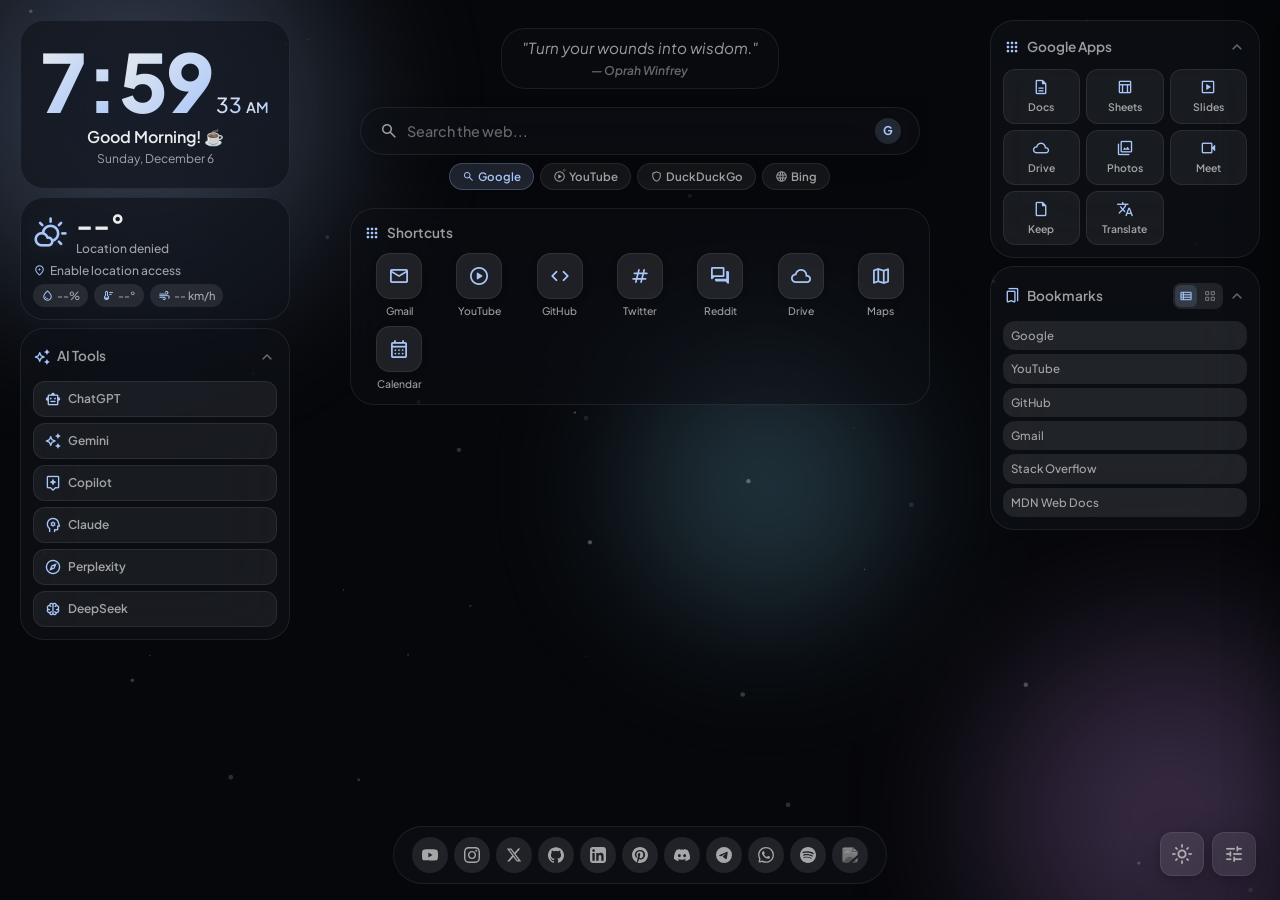
==== commit b75e0975: "fix: align new tab title and widget behavior" ====
--- a/index.html
+++ b/index.html
@@ -3,7 +3,7 @@
 <head>
     <meta charset="UTF-8">
     <meta name="viewport" content="width=device-width, initial-scale=1.0">
-    <title>OmSpace</title>
+    <title>New Tab</title>
     <link rel="preconnect" href="https://fonts.googleapis.com">
     <link rel="preconnect" href="https://fonts.gstatic.com" crossorigin>
     <link href="https://fonts.googleapis.com/css2?family=Plus+Jakarta+Sans:wght@300;400;500;600;700;800&family=Inter:wght@300;400;500;600;700;800&family=Outfit:wght@300;400;500;600;700;800&family=Space+Grotesk:wght@300;400;500;600;700&family=DM+Sans:wght@300;400;500;600;700&display=swap" rel="stylesheet">
@@ -484,4 +484,3 @@
     <script src="script.js"></script>
 </body>
 </html>
-
--- a/style.css
+++ b/style.css
@@ -212,6 +212,8 @@
 .shortcut-icon{width:46px;height:46px;border-radius:14px;background:var(--surface-2);border:1px solid var(--border);display:flex;align-items:center;justify-content:center;transition:all var(--dur-fast) var(--ease-out);box-shadow:0 2px 8px rgba(0,0,0,.08)}
 .shortcut-item:hover .shortcut-icon{background:var(--accent-dim);border-color:var(--border-accent);box-shadow:var(--shadow-glow)}
 .shortcut-icon .material-symbols-rounded{font-size:22px;color:var(--accent)}
+.shortcut-favicon{width:24px;height:24px;border-radius:4px;object-fit:contain}
+.shortcut-icon-fallback{font-size:22px;color:var(--accent)}
 .shortcut-label{font-size:.65rem;font-weight:500;color:var(--text-secondary);text-align:center;max-width:62px;overflow:hidden;text-overflow:ellipsis;white-space:nowrap}
 
 /* === INLINE POMODORO (center row) === */
@@ -265,9 +267,11 @@
 .social-dock:hover .social-edit-btn{opacity:1}
 .social-edit-btn:hover{background:var(--accent-dim);color:var(--accent);border-color:var(--border-accent);transform:scale(1.1)}
 .social-icon{display:flex;align-items:center;justify-content:center;width:36px;height:36px;border-radius:50%;background:var(--surface-2);border:1px solid transparent;color:var(--text-secondary);transition:all var(--dur-fast) var(--ease-spring);position:relative}
-.social-icon svg{width:16px;height:16px;transition:transform var(--dur-fast) var(--ease-spring)}
-.social-icon:hover{transform:translateY(-6px) scale(1.18);border-color:var(--border-accent);box-shadow:0 8px 24px rgba(0,0,0,0.3)}
-.social-icon:hover svg{transform:scale(1.1)}
+.social-icon svg, .social-icon img {width:16px;height:16px;border-radius:3px;transition:transform var(--dur-fast) var(--ease-spring),filter var(--dur-fast) ease}
+.social-icon img{filter:grayscale(1) brightness(0.7);opacity:0.75}
+.social-icon:hover{transform:translateY(-6px) scale(1.18);background:var(--accent);border-color:var(--accent);color:var(--bg-base);box-shadow:var(--shadow-glow)}
+.social-icon:hover svg, .social-icon:hover img {transform:scale(1.1)}
+.social-icon:hover img{filter:grayscale(0) brightness(1);opacity:1}
 .social-tooltip{position:absolute;bottom:calc(100% + 8px);left:50%;transform:translateX(-50%) translateY(4px);background:rgba(15,17,24,0.9);color:#fff;font-size:.65rem;font-weight:600;padding:4px 10px;border-radius:8px;white-space:nowrap;opacity:0;pointer-events:none;transition:all var(--dur-fast) var(--ease-out);border:1px solid var(--border)}
 [data-theme="light"] .social-tooltip{background:rgba(26,28,46,0.9)}
 .social-icon:hover .social-tooltip{opacity:1;transform:translateX(-50%) translateY(0)}
@@ -283,6 +287,11 @@
 .social-icon[data-social="telegram"]:hover{background:#26a5e4;color:#fff;box-shadow:0 8px 24px rgba(38,165,228,0.35)}
 .social-icon[data-social="whatsapp"]:hover{background:#25d366;color:#fff;box-shadow:0 8px 24px rgba(37,211,102,0.35)}
 .social-icon[data-social="spotify"]:hover{background:#1db954;color:#fff;box-shadow:0 8px 24px rgba(29,185,84,0.35)}
+.social-icon[data-social="happenstance"]:hover{background:#16a34a;color:#fff;box-shadow:0 8px 24px rgba(22,163,74,0.35)}
+.social-icon[data-social="facebook"]:hover{background:#1877f2;color:#fff;box-shadow:0 8px 24px rgba(24,119,242,0.35)}
+.social-icon[data-social="tiktok"]:hover{background:#010101;color:#fff;box-shadow:0 8px 24px rgba(0,0,0,0.4)}
+.social-icon[data-social="pinterest"]:hover{background:#e60023;color:#fff;box-shadow:0 8px 24px rgba(230,0,35,0.35)}
+.social-icon[data-social="snapchat"]:hover{background:#fffc00;color:#000;box-shadow:0 8px 24px rgba(255,252,0,0.35)}
 
 /* === AI TOOLS (left column, collapsible) === */
 .ai-tools-grid{display:grid;grid-template-columns:repeat(auto-fit,minmax(120px,1fr));gap:6px;flex:1;overflow-y:auto;align-content:start}
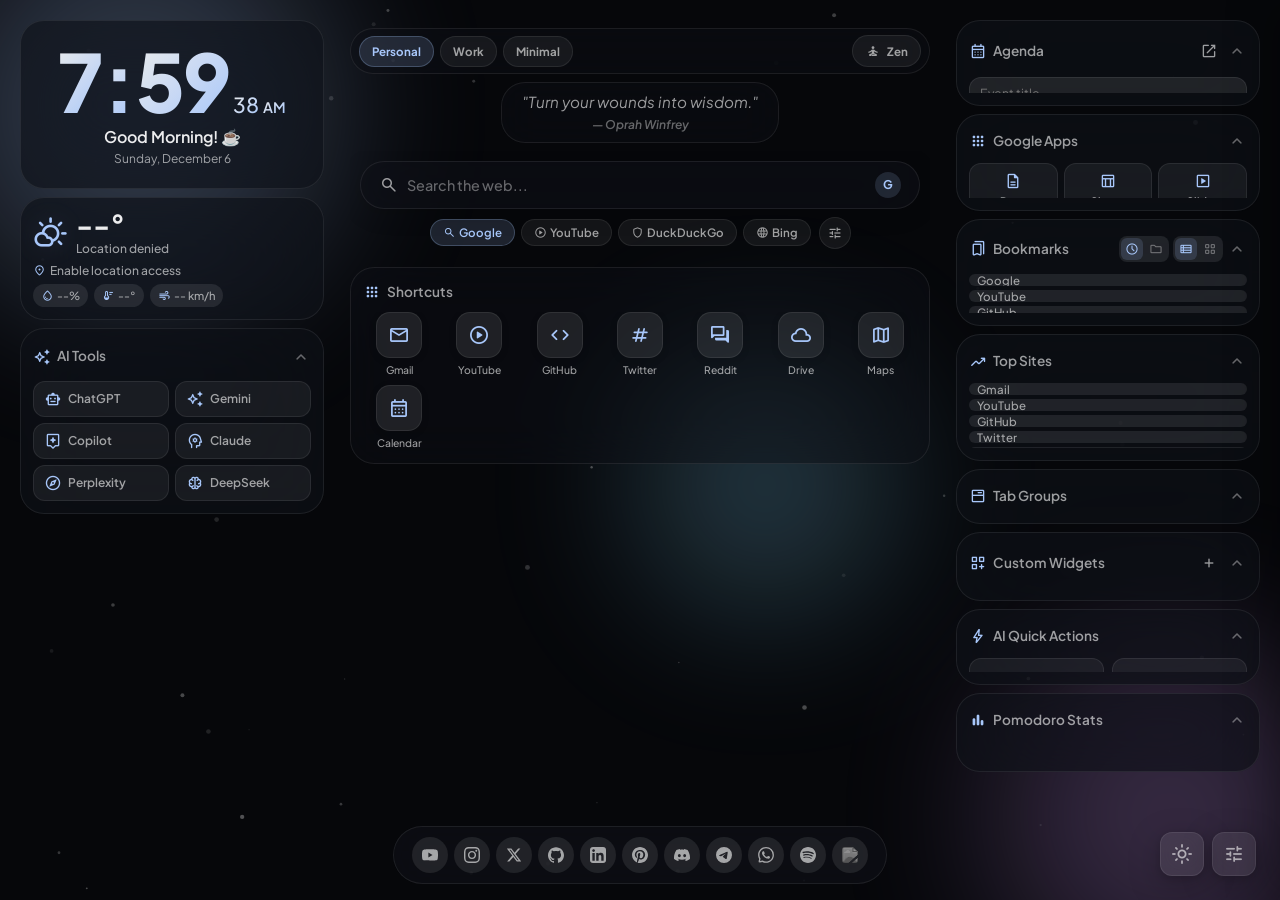
==== commit eff689ae: "Add dashboard widgets and organize settings into tabs" ====
--- a/index.html
+++ b/index.html
@@ -111,6 +111,18 @@
         <!-- ═══ CENTER COLUMN ═══ -->
         <div class="col-center">
 
+            <section id="profile-bar" class="profile-bar">
+                <div class="profile-switcher" id="profile-switcher">
+                    <button class="profile-chip active" data-profile="personal">Personal</button>
+                    <button class="profile-chip" data-profile="work">Work</button>
+                    <button class="profile-chip" data-profile="minimal">Minimal</button>
+                </div>
+                <button id="zen-toggle-btn" class="profile-action-btn" title="Toggle Zen Mode">
+                    <span class="material-symbols-rounded">self_improvement</span>
+                    <span>Zen</span>
+                </button>
+            </section>
+
             <!-- Quote of the Day -->
             <section id="quote-card" class="quote-section">
                 <blockquote id="quote-text" class="quote-text">"The only way to do great work is to love what you do."</blockquote>
@@ -124,11 +136,11 @@
                     <input type="text" id="search-input" placeholder="Search the web..." autocomplete="off">
                     <div class="search-engine-indicator"><span id="engine-label">G</span></div>
                 </div>
-                <div class="engine-strip">
-                    <button class="engine-chip active" data-engine="google"><span class="material-symbols-rounded">search</span> Google</button>
-                    <button class="engine-chip" data-engine="youtube"><span class="material-symbols-rounded">play_circle</span> YouTube</button>
-                    <button class="engine-chip" data-engine="duckduckgo"><span class="material-symbols-rounded">shield</span> DuckDuckGo</button>
-                    <button class="engine-chip" data-engine="bing"><span class="material-symbols-rounded">language</span> Bing</button>
+                <div class="search-toolbar">
+                    <div class="engine-strip" id="engine-strip"></div>
+                    <button class="search-manage-btn" id="edit-engines-btn" title="Edit search engines">
+                        <span class="material-symbols-rounded">tune</span>
+                    </button>
                 </div>
             </section>
 
@@ -212,8 +224,14 @@
 
             <!-- Quick Note -->
             <section id="notes-card" class="glass-card notes-card">
-                <div class="card-header"><h3><span class="material-symbols-rounded">sticky_note_2</span> Quick Note</h3></div>
+                <div class="card-header">
+                    <h3><span class="material-symbols-rounded">sticky_note_2</span> Quick Note</h3>
+                    <div class="header-actions">
+                        <button class="icon-btn-ghost" id="note-preview-toggle" title="Toggle Preview"><span class="material-symbols-rounded">preview</span></button>
+                    </div>
+                </div>
                 <textarea id="quick-note" class="quick-note-area" placeholder="Jot down something..."></textarea>
+                <div id="quick-note-preview" class="quick-note-preview" style="display:none;"></div>
             </section>
 
             <!-- To-Do Card (Collapsible) -->
@@ -229,9 +247,35 @@
                     <div class="todo-body-inner">
                         <div class="todo-input-row">
                             <input type="text" id="todo-input" placeholder="Add a task..." autocomplete="off">
+                            <input type="date" id="todo-date-input" class="todo-date-input">
+                            <select id="todo-priority-input" class="todo-priority-input">
+                                <option value="normal">Normal</option>
+                                <option value="high">High</option>
+                                <option value="low">Low</option>
+                            </select>
                             <button id="todo-add-btn" class="icon-btn"><span class="material-symbols-rounded">add</span></button>
                         </div>
                         <ul id="todo-list" class="todo-list"></ul>
+                    </div>
+                </div>
+            </section>
+
+            <section id="agenda-card" class="glass-card collapsible-card">
+                <div class="card-header collapsible-header" data-collapse="agenda-body">
+                    <h3><span class="material-symbols-rounded">calendar_month</span> Agenda</h3>
+                    <div class="header-actions">
+                        <button class="icon-btn-ghost" id="open-google-calendar" title="Open Google Calendar"><span class="material-symbols-rounded">open_in_new</span></button>
+                        <span class="material-symbols-rounded collapse-arrow">expand_more</span>
+                    </div>
+                </div>
+                <div class="collapsible-body" id="agenda-body">
+                    <div class="agenda-body-inner">
+                        <div class="todo-input-row">
+                            <input type="text" id="event-title-input" placeholder="Event title..." autocomplete="off">
+                            <input type="datetime-local" id="event-date-input" class="todo-date-input">
+                            <button id="event-add-btn" class="icon-btn"><span class="material-symbols-rounded">add</span></button>
+                        </div>
+                        <div id="agenda-list" class="reading-list"></div>
                     </div>
                 </div>
             </section>
@@ -317,6 +361,10 @@
                     <h3><span class="material-symbols-rounded">bookmarks</span> Bookmarks</h3>
                     <div class="header-actions">
                         <div class="bookmark-view-toggle">
+                            <button class="view-btn active" data-source="recent" id="bm-recent-view"><span class="material-symbols-rounded">schedule</span></button>
+                            <button class="view-btn" data-source="folders" id="bm-folders-view"><span class="material-symbols-rounded">folder</span></button>
+                        </div>
+                        <div class="bookmark-view-toggle">
                             <button class="view-btn active" data-view="list" id="bm-list-view"><span class="material-symbols-rounded">view_list</span></button>
                             <button class="view-btn" data-view="grid" id="bm-grid-view"><span class="material-symbols-rounded">grid_view</span></button>
                         </div>
@@ -326,6 +374,77 @@
                 <div class="collapsible-body" id="bookmarks-body">
                     <div>
                         <div id="bookmarks-list" class="bookmarks-list"></div>
+                    </div>
+                </div>
+            </section>
+
+            <section id="top-sites-card" class="glass-card collapsible-card">
+                <div class="card-header collapsible-header" data-collapse="topsites-body">
+                    <h3><span class="material-symbols-rounded">trending_up</span> Top Sites</h3>
+                    <div class="header-actions">
+                        <span class="material-symbols-rounded collapse-arrow">expand_more</span>
+                    </div>
+                </div>
+                <div class="collapsible-body" id="topsites-body">
+                    <div>
+                        <div id="top-sites-list" class="bookmarks-list"></div>
+                    </div>
+                </div>
+            </section>
+
+            <section id="tab-groups-card" class="glass-card collapsible-card">
+                <div class="card-header collapsible-header" data-collapse="tabgroups-body">
+                    <h3><span class="material-symbols-rounded">tabs</span> Tab Groups</h3>
+                    <div class="header-actions">
+                        <span class="material-symbols-rounded collapse-arrow">expand_more</span>
+                    </div>
+                </div>
+                <div class="collapsible-body" id="tabgroups-body">
+                    <div>
+                        <div id="tab-groups-list" class="worldclock-list"></div>
+                    </div>
+                </div>
+            </section>
+
+            <section id="custom-widgets-card" class="glass-card collapsible-card">
+                <div class="card-header collapsible-header" data-collapse="customwidgets-body">
+                    <h3><span class="material-symbols-rounded">dashboard_customize</span> Custom Widgets</h3>
+                    <div class="header-actions">
+                        <button class="icon-btn-ghost" id="add-custom-widget-btn" title="Add Widget"><span class="material-symbols-rounded">add</span></button>
+                        <span class="material-symbols-rounded collapse-arrow">expand_more</span>
+                    </div>
+                </div>
+                <div class="collapsible-body" id="customwidgets-body">
+                    <div>
+                        <div id="custom-widgets-list" class="custom-widgets-list"></div>
+                    </div>
+                </div>
+            </section>
+
+            <section id="ai-actions-card" class="glass-card collapsible-card">
+                <div class="card-header collapsible-header" data-collapse="aiactions-body">
+                    <h3><span class="material-symbols-rounded">bolt</span> AI Quick Actions</h3>
+                    <div class="header-actions">
+                        <span class="material-symbols-rounded collapse-arrow">expand_more</span>
+                    </div>
+                </div>
+                <div class="collapsible-body" id="aiactions-body">
+                    <div>
+                        <div class="quick-actions-grid" id="quick-actions-grid"></div>
+                    </div>
+                </div>
+            </section>
+
+            <section id="pomo-stats-card" class="glass-card collapsible-card">
+                <div class="card-header collapsible-header" data-collapse="pomostats-body">
+                    <h3><span class="material-symbols-rounded">bar_chart</span> Pomodoro Stats</h3>
+                    <div class="header-actions">
+                        <span class="material-symbols-rounded collapse-arrow">expand_more</span>
+                    </div>
+                </div>
+                <div class="collapsible-body" id="pomostats-body">
+                    <div>
+                        <div id="pomo-stats-chart" class="pomo-stats-chart"></div>
                     </div>
                 </div>
             </section>
@@ -343,8 +462,14 @@
             <h2>Customize</h2>
             <button id="settings-close" class="icon-btn-ghost"><span class="material-symbols-rounded">close</span></button>
         </div>
+        <div class="settings-tabs" id="settings-tabs">
+            <button class="settings-tab-btn active" data-settings-tab-btn="look">Look</button>
+            <button class="settings-tab-btn" data-settings-tab-btn="layout">Layout</button>
+            <button class="settings-tab-btn" data-settings-tab-btn="tools">Tools</button>
+            <button class="settings-tab-btn" data-settings-tab-btn="data">Data</button>
+        </div>
         <div class="settings-body">
-            <div class="setting-section">
+            <div class="setting-section" data-settings-tab="look">
                 <h4>Accent Color</h4>
                 <div class="accent-grid" id="accent-grid">
                     <button class="accent-dot active" data-color="#a8c7fa" style="--dot-color:#a8c7fa"></button>
@@ -357,7 +482,7 @@
                     <button class="accent-dot" data-color="#ff5370" style="--dot-color:#ff5370"></button>
                 </div>
             </div>
-            <div class="setting-section">
+            <div class="setting-section" data-settings-tab="look">
                 <h4>Font</h4>
                 <div class="font-picker" id="font-picker">
                     <button class="font-chip active" data-font="'Plus Jakarta Sans'">Jakarta Sans</button>
@@ -367,9 +492,14 @@
                     <button class="font-chip" data-font="'DM Sans'">DM Sans</button>
                 </div>
             </div>
-            <div class="setting-section">
+            <div class="setting-section" data-settings-tab="look">
                 <h4>Background</h4>
                 <input type="text" id="bg-url-input" class="setting-input" placeholder="Paste image URL...">
+                <div class="backup-row" style="margin-top:8px;">
+                    <button id="bg-upload-btn" class="action-btn"><span class="material-symbols-rounded">upload</span> Upload Image</button>
+                    <button id="bg-clear-btn" class="action-btn"><span class="material-symbols-rounded">delete</span> Clear</button>
+                </div>
+                <input type="file" id="bg-file-input" accept="image/*" style="display:none">
                 <div class="bg-presets" id="bg-presets">
                     <button class="bg-preset-btn active" data-bg="gradient">Gradient</button>
                     <button class="bg-preset-btn" data-bg="abstract">Abstract</button>
@@ -384,15 +514,28 @@
                     <label class="setting-toggle"><div class="toggle-lbl"><span class="material-symbols-rounded">wallpaper</span> Auto Wallpaper (Daily)</div><input type="checkbox" id="toggle-livewp"><span class="toggle-track"></span></label>
                 </div>
             </div>
-            <div class="setting-section card-section">
+            <div class="setting-section card-section" data-settings-tab="layout">
                 <h4>Preferences</h4>
                 <div class="settings-group">
                     <label class="setting-toggle"><div class="toggle-lbl"><span class="material-symbols-rounded">lock_open</span> Lock Layout</div><input type="checkbox" id="toggle-locklayout" checked><span class="toggle-track"></span></label>
                     <label class="setting-toggle"><div class="toggle-lbl"><span class="material-symbols-rounded">123</span> Use 24-Hour Time</div><input type="checkbox" id="toggle-24h"><span class="toggle-track"></span></label>
                     <label class="setting-toggle"><div class="toggle-lbl"><span class="material-symbols-rounded">blur_on</span> Particle Effects</div><input type="checkbox" id="toggle-particles" checked><span class="toggle-track"></span></label>
-                </div>
-            </div>
-            <div class="setting-section card-section">
+                    <label class="setting-toggle"><div class="toggle-lbl"><span class="material-symbols-rounded">rocket_launch</span> Performance Mode</div><input type="checkbox" id="toggle-performance"><span class="toggle-track"></span></label>
+                    <label class="setting-toggle"><div class="toggle-lbl"><span class="material-symbols-rounded">cloud_sync</span> Sync Core Settings</div><input type="checkbox" id="toggle-sync"><span class="toggle-track"></span></label>
+                    <label class="setting-toggle"><div class="toggle-lbl"><span class="material-symbols-rounded">self_improvement</span> Zen Mode</div><input type="checkbox" id="toggle-zen"><span class="toggle-track"></span></label>
+                </div>
+            </div>
+            <div class="setting-section card-section" data-settings-tab="tools">
+                <h4>Weather & Search</h4>
+                <div class="settings-group">
+                    <label class="setting-toggle"><div class="toggle-lbl"><span class="material-symbols-rounded">thermostat</span> Fahrenheit</div><input type="checkbox" id="toggle-weather-unit"><span class="toggle-track"></span></label>
+                </div>
+                <div class="backup-row" style="margin-top:10px;">
+                    <button id="weather-refresh-btn" class="action-btn"><span class="material-symbols-rounded">refresh</span> Refresh Weather</button>
+                    <button id="search-engines-manage-btn" class="action-btn"><span class="material-symbols-rounded">travel_explore</span> Manage Engines</button>
+                </div>
+            </div>
+            <div class="setting-section card-section" data-settings-tab="layout">
                 <h4>Widgets</h4>
                 <div class="settings-group">
                     <label class="setting-toggle"><div class="toggle-lbl"><span class="material-symbols-rounded">schedule</span> Clock</div><input type="checkbox" id="toggle-clock" checked><span class="toggle-track"></span></label>
@@ -411,21 +554,62 @@
                     <label class="setting-toggle"><div class="toggle-lbl"><span class="material-symbols-rounded">menu_book</span> Reading List</div><input type="checkbox" id="toggle-reading" checked><span class="toggle-track"></span></label>
                     <label class="setting-toggle"><div class="toggle-lbl"><span class="material-symbols-rounded">bookmark</span> Bookmarks</div><input type="checkbox" id="toggle-bookmarks" checked><span class="toggle-track"></span></label>
                     <label class="setting-toggle"><div class="toggle-lbl"><span class="material-symbols-rounded">share</span> Social Dock</div><input type="checkbox" id="toggle-socialdock" checked><span class="toggle-track"></span></label>
-                </div>
-            </div>
-            <div class="setting-section card-section">
+                    <label class="setting-toggle"><div class="toggle-lbl"><span class="material-symbols-rounded">event</span> Agenda</div><input type="checkbox" id="toggle-agenda" checked><span class="toggle-track"></span></label>
+                    <label class="setting-toggle"><div class="toggle-lbl"><span class="material-symbols-rounded">trending_up</span> Top Sites</div><input type="checkbox" id="toggle-topsites" checked><span class="toggle-track"></span></label>
+                    <label class="setting-toggle"><div class="toggle-lbl"><span class="material-symbols-rounded">tabs</span> Tab Groups</div><input type="checkbox" id="toggle-tabgroups" checked><span class="toggle-track"></span></label>
+                    <label class="setting-toggle"><div class="toggle-lbl"><span class="material-symbols-rounded">dashboard_customize</span> Custom Widgets</div><input type="checkbox" id="toggle-customwidgets" checked><span class="toggle-track"></span></label>
+                    <label class="setting-toggle"><div class="toggle-lbl"><span class="material-symbols-rounded">bolt</span> AI Actions</div><input type="checkbox" id="toggle-aiactions" checked><span class="toggle-track"></span></label>
+                    <label class="setting-toggle"><div class="toggle-lbl"><span class="material-symbols-rounded">bar_chart</span> Pomodoro Stats</div><input type="checkbox" id="toggle-pomostats" checked><span class="toggle-track"></span></label>
+                </div>
+            </div>
+            <div class="setting-section card-section" data-settings-tab="tools">
                 <h4>Your Name</h4>
                 <input type="text" id="user-name-input" class="setting-input" placeholder="Enter your name...">
             </div>
-            <div class="setting-section card-section">
+            <div class="setting-section card-section" data-settings-tab="look">
+                <h4>Greeting & Quote</h4>
+                <input type="text" id="greeting-input" class="setting-input" placeholder="Custom greeting prefix...">
+                <div style="height:8px;"></div>
+                <label class="setting-toggle"><div class="toggle-lbl"><span class="material-symbols-rounded">format_quote</span> Use Custom Quote</div><input type="checkbox" id="toggle-custom-quote"><span class="toggle-track"></span></label>
+                <div style="height:8px;"></div>
+                <textarea id="custom-quote-input" class="setting-input" rows="3" placeholder="Write your favorite quote..."></textarea>
+                <div style="height:8px;"></div>
+                <input type="text" id="custom-quote-author-input" class="setting-input" placeholder="Quote author...">
+            </div>
+            <div class="setting-section card-section" data-settings-tab="tools">
+                <h4>Keyboard Shortcuts</h4>
+                <div class="shortcut-settings-grid">
+                    <input type="text" id="shortcut-search-input" class="setting-input" maxlength="1" placeholder="/">
+                    <input type="text" id="shortcut-help-input" class="setting-input" maxlength="1" placeholder="?">
+                    <input type="text" id="shortcut-theme-input" class="setting-input" maxlength="1" placeholder="T">
+                    <input type="text" id="shortcut-pomo-input" class="setting-input" maxlength="1" placeholder="P">
+                    <input type="text" id="shortcut-settings-input" class="setting-input" maxlength="1" placeholder="S">
+                </div>
+            </div>
+            <div class="setting-section card-section" data-settings-tab="tools">
+                <h4>AI Actions</h4>
+                <select id="ai-provider-select" class="setting-input">
+                    <option value="chatgpt">ChatGPT</option>
+                    <option value="gemini">Gemini</option>
+                    <option value="claude">Claude</option>
+                    <option value="perplexity">Perplexity</option>
+                </select>
+            </div>
+            <div class="setting-section card-section" data-settings-tab="data">
                 <h4>Backup & Restore</h4>
+                <select id="restore-mode-select" class="setting-input" style="margin-bottom:8px;">
+                    <option value="all">Restore Everything</option>
+                    <option value="appearance">Appearance Only</option>
+                    <option value="content">Content Only</option>
+                    <option value="layout">Layout Only</option>
+                </select>
                 <div class="backup-row">
                     <button id="backup-btn" class="action-btn"><span class="material-symbols-rounded">download</span> Export</button>
                     <button id="restore-btn" class="action-btn"><span class="material-symbols-rounded">upload</span> Import</button>
                 </div>
                 <input type="file" id="restore-file" accept=".json" style="display:none">
             </div>
-            <div class="setting-section card-section reset-section">
+            <div class="setting-section card-section reset-section" data-settings-tab="data">
                 <button id="reset-btn" class="danger-btn"><span class="material-symbols-rounded">restart_alt</span> Reset All Settings</button>
             </div>
         </div>
@@ -460,17 +644,36 @@
         </div>
     </div>
 
+    <!-- Create Modal -->
+    <div id="create-modal-backdrop" class="modal-backdrop"></div>
+    <div id="create-modal" class="edit-modal" style="max-width:420px;">
+        <div class="edit-modal-header">
+            <div>
+                <h3 id="create-modal-title">Add Item</h3>
+                <p id="create-modal-subtitle" class="modal-subtitle">Fill the details below.</p>
+            </div>
+            <button id="create-modal-close" class="icon-btn-ghost"><span class="material-symbols-rounded">close</span></button>
+        </div>
+        <form id="create-modal-form" class="edit-modal-body entry-form">
+            <div id="create-modal-fields" class="form-grid"></div>
+        </form>
+        <div class="edit-modal-footer">
+            <button id="create-modal-cancel" type="button" class="action-btn">Cancel</button>
+            <button id="create-modal-save" type="submit" form="create-modal-form" class="save-btn"><span class="material-symbols-rounded">check</span> Save</button>
+        </div>
+    </div>
+
     <!-- Keyboard Shortcuts Overlay -->
     <div id="kb-overlay" class="kb-overlay">
         <div class="kb-modal">
             <h3>Keyboard Shortcuts</h3>
             <div class="kb-grid">
-                <div class="kb-item"><kbd>/</kbd><span>Focus Search</span></div>
+                <div class="kb-item"><kbd id="shortcut-search-kbd">/</kbd><span>Focus Search</span></div>
                 <div class="kb-item"><kbd>Esc</kbd><span>Close Panel</span></div>
-                <div class="kb-item"><kbd>?</kbd><span>Show Shortcuts</span></div>
-                <div class="kb-item"><kbd>T</kbd><span>Toggle Theme</span></div>
-                <div class="kb-item"><kbd>P</kbd><span>Start/Pause Pomodoro</span></div>
-                <div class="kb-item"><kbd>S</kbd><span>Open Settings</span></div>
+                <div class="kb-item"><kbd id="shortcut-help-kbd">?</kbd><span>Show Shortcuts</span></div>
+                <div class="kb-item"><kbd id="shortcut-theme-kbd">T</kbd><span>Toggle Theme</span></div>
+                <div class="kb-item"><kbd id="shortcut-pomo-kbd">P</kbd><span>Start/Pause Pomodoro</span></div>
+                <div class="kb-item"><kbd id="shortcut-settings-kbd">S</kbd><span>Open Settings</span></div>
             </div>
             <p class="kb-hint">Press <kbd>Esc</kbd> or <kbd>?</kbd> to close</p>
         </div>
@@ -480,6 +683,7 @@
     <section id="social-dock" class="social-dock">
     </section>
 
+    <div id="toast-region" class="toast-region" aria-live="polite" aria-atomic="true"></div>
 
     <script src="script.js"></script>
 </body>
--- a/style.css
+++ b/style.css
@@ -79,10 +79,12 @@
 #particles-canvas.hidden{display:none}
 
 /* === MAIN GRID — Smooth scroll layout === */
-.main-grid{display:grid;grid-template-columns:minmax(240px,1fr) minmax(400px,2.5fr) minmax(240px,1fr);gap:var(--gap-md);max-width:1440px;margin:0 auto;padding:0 var(--gap-lg);height:100vh;overflow:hidden;align-content:start;animation:pageEnter .8s var(--ease-out) both}
+.main-grid{display:grid;grid-template-columns:minmax(280px,1.05fr) minmax(420px,2.2fr) minmax(300px,1.05fr);gap:var(--gap-md);max-width:1560px;margin:0 auto;padding:0 var(--gap-lg);height:100vh;overflow:hidden;align-content:start;animation:pageEnter .8s var(--ease-out) both}
 @keyframes pageEnter{from{opacity:0;transform:translateY(12px)}to{opacity:1;transform:translateY(0)}}
-.col-left,.col-right{display:flex;flex-direction:column;gap:var(--gap-sm);padding-top:20px;height:100vh;overflow-y:auto;overflow-x:hidden;scrollbar-width:none;min-width:0}
-.col-center{display:flex;flex-direction:column;align-items:center;gap:var(--gap-sm);padding-top:28px;height:100vh;overflow-y:auto;overflow-x:hidden;scrollbar-width:none}
+.main-grid > *{min-height:0}
+.col-left,.col-right{display:flex;flex-direction:column;gap:var(--gap-sm);padding-top:20px;height:100vh;overflow-y:auto;overflow-x:hidden;scrollbar-width:none;min-width:0;overscroll-behavior:contain}
+.col-center{display:flex;flex-direction:column;align-items:center;gap:var(--gap-sm);padding-top:28px;height:100vh;overflow-y:auto;overflow-x:hidden;scrollbar-width:none;overscroll-behavior:contain}
+.col-left > *,.col-right > *,.col-center > *{min-width:0}
 .col-left::after,.col-right::after,.col-center::after{content:'';display:block;min-height:120px;flex-shrink:0}
 .col-left::-webkit-scrollbar,.col-right::-webkit-scrollbar,.col-center::-webkit-scrollbar{display:none}
 
@@ -101,7 +103,8 @@
 .card-header h3 .material-symbols-rounded{font-size:18px;color:var(--accent)}
 
 /* === COLLAPSIBLE SYSTEM === */
-.collapsible-card{padding:var(--gap-md)}
+.collapsible-card{padding:var(--gap-md);min-height:0}
+.col-left .collapsible-card,.col-right .collapsible-card{max-height:min(44vh,420px)}
 .collapsible-card .card-header{margin-bottom:0;cursor:pointer;user-select:none;padding:4px 0;transition:margin-bottom var(--dur-norm) var(--ease-out)}
 .collapsible-card .card-header.expanded{margin-bottom:var(--gap-sm)}
 .header-actions{display:flex;align-items:center;gap:4px}
@@ -109,9 +112,9 @@
 .collapsible-card:hover .edit-section-btn{opacity:1}
 .collapse-arrow{font-size:20px;color:var(--text-tertiary);transition:transform var(--dur-norm) var(--ease-out)}
 .collapsible-header.expanded .collapse-arrow{transform:rotate(180deg)}
-.collapsible-body{display:grid;grid-template-rows:0fr;opacity:0;transition:grid-template-rows 0.35s var(--ease-out),opacity 0.25s ease}
-.collapsible-body.expanded{grid-template-rows:1fr;opacity:1;flex:1}
-.collapsible-body > *{overflow:hidden;min-height:0}
+.collapsible-body{display:grid;grid-template-rows:0fr;opacity:0;transition:grid-template-rows 0.35s var(--ease-out),opacity 0.25s ease;min-height:0;overflow:hidden}
+.collapsible-body.expanded{grid-template-rows:1fr;opacity:1;flex:1;min-height:0}
+.collapsible-body > *{display:flex;flex-direction:column;overflow:hidden;min-height:0}
 .collapsible-body::-webkit-scrollbar{width:6px}
 .collapsible-body::-webkit-scrollbar-track{background:transparent}
 .collapsible-body::-webkit-scrollbar-thumb{background:var(--surface-3);border-radius:10px}
@@ -166,6 +169,13 @@
 .focus-clear-btn .material-symbols-rounded{font-size:16px}
 
 /* === QUOTE === */
+.profile-bar{width:100%;max-width:580px;display:flex;align-items:center;justify-content:space-between;gap:10px;padding:6px 8px;border-radius:var(--radius-pill);background:rgba(15,17,24,0.45);backdrop-filter:blur(18px);border:1px solid var(--border);animation:cardIn .5s var(--ease-out) both}
+[data-theme="light"] .profile-bar{background:rgba(255,255,255,0.82)}
+.profile-switcher{display:flex;align-items:center;gap:6px;flex-wrap:wrap}
+.profile-chip,.profile-action-btn{display:flex;align-items:center;gap:6px;padding:7px 12px;border-radius:var(--radius-pill);background:var(--surface-1);border:1px solid var(--border);font-size:.72rem;font-weight:700;color:var(--text-secondary);transition:all var(--dur-fast) var(--ease-out)}
+.profile-chip.active,.profile-action-btn.active{background:var(--accent-dim);border-color:var(--border-accent);color:var(--accent)}
+.profile-chip:hover,.profile-action-btn:hover{transform:translateY(-1px);background:var(--surface-2);color:var(--text-primary)}
+.profile-action-btn .material-symbols-rounded{font-size:16px}
 .quote-section{text-align:center;max-width:600px;animation:cardIn .6s var(--ease-out) .1s both;padding:var(--gap-sm) var(--gap-lg);background:rgba(15,17,24,0.45);backdrop-filter:blur(20px);-webkit-backdrop-filter:blur(20px);border-radius:var(--radius-lg);border:1px solid var(--border);overflow:hidden;position:relative;display:flex;flex-direction:column;align-items:center;justify-content:center}
 [data-theme="light"] .quote-section{background:rgba(255,255,255,0.8);box-shadow:0 2px 12px rgba(26,86,219,0.06)}
 .quote-section.is-unlocked{cursor:grab !important;outline:2px dashed var(--border-accent);outline-offset:2px;resize:both}
@@ -187,7 +197,11 @@
 #search-input{flex:1;background:transparent;border:none;font-size:.9rem;font-weight:500;outline:none}
 #search-input::placeholder{color:var(--text-tertiary)}
 .search-engine-indicator{width:26px;height:26px;border-radius:50%;background:var(--accent-dim);display:flex;align-items:center;justify-content:center;font-size:.75rem;font-weight:700;color:var(--accent);flex-shrink:0}
+.search-toolbar{width:100%;display:flex;align-items:center;justify-content:center;gap:8px}
 .engine-strip{display:flex;gap:6px;flex-wrap:wrap;justify-content:center}
+.search-manage-btn{width:32px;height:32px;border-radius:50%;display:flex;align-items:center;justify-content:center;background:var(--surface-1);border:1px solid var(--border);color:var(--text-secondary);transition:all var(--dur-fast) ease}
+.search-manage-btn:hover{background:var(--accent-dim);border-color:var(--border-accent);color:var(--accent)}
+.search-manage-btn .material-symbols-rounded{font-size:16px}
 .engine-chip{display:flex;align-items:center;gap:3px;padding:5px 12px;border-radius:var(--radius-pill);background:var(--surface-1);border:1px solid var(--border);font-size:.72rem;font-weight:600;color:var(--text-secondary);transition:all var(--dur-fast) var(--ease-out)}
 .engine-chip .material-symbols-rounded{font-size:13px}
 .engine-chip:hover{background:var(--surface-2);color:var(--text-primary);transform:translateY(-1px)}
@@ -294,7 +308,7 @@
 .social-icon[data-social="snapchat"]:hover{background:#fffc00;color:#000;box-shadow:0 8px 24px rgba(255,252,0,0.35)}
 
 /* === AI TOOLS (left column, collapsible) === */
-.ai-tools-grid{display:grid;grid-template-columns:repeat(auto-fit,minmax(120px,1fr));gap:6px;flex:1;overflow-y:auto;align-content:start}
+.ai-tools-grid{display:grid;grid-template-columns:repeat(auto-fit,minmax(120px,1fr));gap:6px;flex:1;overflow-y:auto;align-content:start;min-height:0;overscroll-behavior:contain}
 .ai-tool-chip{display:flex;align-items:center;gap:6px;padding:8px 10px;background:var(--surface-1);border:1px solid var(--border);border-radius:var(--radius-sm);font-size:.75rem;font-weight:600;color:var(--text-secondary);transition:all var(--dur-fast) var(--ease-out)}
 .ai-tool-logo{width:18px;height:18px;border-radius:4px;object-fit:contain;flex-shrink:0}
 .ai-tool-icon-fallback{font-size:18px;color:var(--accent);align-items:center;justify-content:center}
@@ -302,34 +316,43 @@
 .ai-tool-chip .material-symbols-rounded{font-size:18px;color:var(--accent)}
 
 /* === GOOGLE APPS (right column, collapsible) === */
-.gapps-grid{display:grid;grid-template-columns:repeat(auto-fit,minmax(75px,1fr));gap:6px;flex:1;overflow-y:auto;align-content:start}
+.gapps-grid{display:grid;grid-template-columns:repeat(auto-fit,minmax(75px,1fr));gap:6px;flex:1;overflow-y:auto;align-content:start;min-height:0;overscroll-behavior:contain}
 .gapp{display:flex;flex-direction:column;align-items:center;gap:3px;padding:8px 6px;border-radius:var(--radius-sm);background:var(--surface-1);border:1px solid var(--border);font-size:.65rem;font-weight:600;color:var(--text-secondary);transition:all var(--dur-fast) var(--ease-out)}
 .gapp:hover{background:var(--accent-dim);border-color:var(--border-accent);color:var(--accent);transform:translateY(-1px)}
 .gapp .material-symbols-rounded{font-size:18px;color:var(--accent)}
 
 /* === TODO === */
 .todo-count{background:var(--accent-dim);color:var(--accent);font-size:.65rem;font-weight:700;padding:1px 7px;border-radius:var(--radius-pill)}
-.todo-input-row,.reading-input-row{display:flex;gap:6px;margin-bottom:6px}
+.todo-input-row,.reading-input-row{display:flex;gap:6px;margin-bottom:6px;min-width:0}
 .todo-input-row input,.reading-input-row input{flex:1;background:var(--surface-2);border:1px solid var(--border);border-radius:var(--radius-sm);padding:7px 10px;font-size:.78rem;outline:none;transition:border-color var(--dur-fast) ease}
 .todo-input-row input:focus,.reading-input-row input:focus{border-color:var(--accent)}
+.todo-date-input,.todo-priority-input{background:var(--surface-2);border:1px solid var(--border);border-radius:var(--radius-sm);padding:7px 10px;font-size:.72rem;outline:none;color:var(--text-secondary);min-width:0;width:100%}
 .icon-btn{width:32px;height:32px;border-radius:var(--radius-sm);background:var(--accent);color:#0f1118;display:flex;align-items:center;justify-content:center;transition:transform var(--dur-fast) var(--ease-spring);flex-shrink:0}
 .icon-btn:hover{transform:scale(1.08)}
 .icon-btn .material-symbols-rounded{font-size:16px}
-.todo-list,.reading-list{flex:1;overflow-y:auto;display:flex;flex-direction:column;gap:4px;min-height:50px}
+.todo-list,.reading-list{flex:1;overflow-y:auto;display:flex;flex-direction:column;gap:4px;min-height:50px;overscroll-behavior:contain}
 .todo-list::-webkit-scrollbar,.reading-list::-webkit-scrollbar,.bookmarks-list::-webkit-scrollbar,.settings-body::-webkit-scrollbar,.habit-list::-webkit-scrollbar,.worldclock-list::-webkit-scrollbar{width:3px}
 .todo-list::-webkit-scrollbar-thumb,.reading-list::-webkit-scrollbar-thumb,.bookmarks-list::-webkit-scrollbar-thumb,.settings-body::-webkit-scrollbar-thumb{background:var(--surface-3);border-radius:3px}
 .todo-item{display:flex;align-items:center;gap:6px;padding:6px 8px;background:var(--surface-2);border-radius:var(--radius-sm);transition:all var(--dur-fast) var(--ease-out);animation:slideIn .3s var(--ease-out) both}
 @keyframes slideIn{from{opacity:0;transform:translateX(-8px)}to{opacity:1;transform:translateX(0)}}
 .todo-item:hover{background:var(--surface-3)}
+.todo-item.dragging{opacity:.55;outline:1px dashed var(--accent)}
 .todo-item.completed .todo-text{text-decoration:line-through;color:var(--text-tertiary)}
 .todo-checkbox{width:16px;height:16px;border:2px solid var(--text-tertiary);border-radius:4px;cursor:pointer;flex-shrink:0;display:flex;align-items:center;justify-content:center;transition:all var(--dur-fast) var(--ease-spring)}
 .todo-checkbox:hover{border-color:var(--accent)}
 .todo-item.completed .todo-checkbox{background:var(--accent);border-color:var(--accent)}
 .todo-item.completed .todo-checkbox::after{content:'✓';font-size:10px;color:#0f1118;font-weight:700}
+.todo-content{flex:1;display:flex;flex-direction:column;gap:4px}
 .todo-text{flex:1;font-size:.75rem;font-weight:500}
+.todo-meta{display:flex;flex-wrap:wrap;gap:4px;align-items:center}
+.todo-pill{display:inline-flex;align-items:center;gap:4px;padding:2px 6px;border-radius:999px;background:var(--surface-1);font-size:.62rem;font-weight:700;color:var(--text-secondary)}
+.todo-pill.high{color:#ff9b71;background:rgba(255,155,113,0.12)}
+.todo-pill.low{color:#89ddff;background:rgba(137,221,255,0.12)}
+.todo-drag{background:none;border:none;cursor:grab;padding:1px;color:var(--text-tertiary);transition:color var(--dur-fast) ease;display:flex;align-items:center}
 .todo-pin,.todo-delete{background:none;border:none;cursor:pointer;padding:1px;color:var(--text-tertiary);transition:color var(--dur-fast) ease;display:flex;align-items:center}
+.todo-drag:hover,
 .todo-pin:hover{color:var(--accent)}.todo-delete:hover{color:#ff5370}
-.todo-pin .material-symbols-rounded,.todo-delete .material-symbols-rounded{font-size:14px}
+.todo-pin .material-symbols-rounded,.todo-delete .material-symbols-rounded,.todo-drag .material-symbols-rounded{font-size:14px}
 .todo-item.pinned .todo-pin{color:var(--accent)}
 
 /* === NOTES === */
@@ -337,10 +360,20 @@
 .quick-note-area{background:var(--surface-2);border:1px solid var(--border);border-radius:var(--radius-sm);padding:10px;font-size:.78rem;line-height:1.5;resize:none;flex:1;min-height:80px;outline:none;width:100%;transition:border-color var(--dur-fast) ease}
 .quick-note-area:focus{border-color:var(--accent)}
 .quick-note-area::placeholder{color:var(--text-tertiary)}
+.quick-note-preview{background:var(--surface-2);border:1px solid var(--border);border-radius:var(--radius-sm);padding:10px;min-height:80px;overflow:auto;font-size:.78rem;line-height:1.6;overscroll-behavior:contain}
+.quick-note-preview h1,.quick-note-preview h2,.quick-note-preview h3{font-size:.9rem;margin:6px 0;color:var(--text-primary)}
+.quick-note-preview ul{padding-left:16px;list-style:disc}
+.quick-note-preview li{margin:4px 0}
+.quick-note-preview strong{color:var(--text-primary)}
+.quick-note-preview a{color:var(--accent);text-decoration:underline}
+.note-check-item{display:flex;align-items:center;gap:8px;padding:4px 0;cursor:pointer}
+.note-check-box{width:16px;height:16px;border:1px solid var(--border-accent);border-radius:4px;display:flex;align-items:center;justify-content:center}
+.note-check-item.done .note-check-box{background:var(--accent);color:#0f1118}
+.note-check-item.done .note-check-label{text-decoration:line-through;color:var(--text-tertiary)}
 
 /* === HABIT TRACKER === */
-.habit-list{display:flex;flex-direction:column;gap:4px;min-height:50px;overflow-y:auto;flex:1}
-.habit-item{display:flex;align-items:center;gap:6px;padding:6px 8px;background:var(--surface-2);border-radius:var(--radius-sm);animation:slideIn .3s var(--ease-out) both}
+.habit-list{display:flex;flex-direction:column;gap:4px;min-height:50px;overflow-y:auto;flex:1;overscroll-behavior:contain}
+.habit-item{display:grid;grid-template-columns:1fr auto auto auto;gap:6px;padding:6px 8px;background:var(--surface-2);border-radius:var(--radius-sm);animation:slideIn .3s var(--ease-out) both;align-items:center}
 .habit-name{flex:1;font-size:.75rem;font-weight:600;color:var(--text-primary)}
 .habit-streak{font-size:.65rem;font-weight:700;color:var(--accent);background:var(--accent-dim);padding:1px 6px;border-radius:var(--radius-pill)}
 .habit-check{width:20px;height:20px;border:2px solid var(--text-tertiary);border-radius:5px;cursor:pointer;display:flex;align-items:center;justify-content:center;transition:all var(--dur-fast) var(--ease-spring);flex-shrink:0}
@@ -350,9 +383,12 @@
 .habit-delete{background:none;border:none;cursor:pointer;color:var(--text-tertiary);display:flex;align-items:center;transition:color var(--dur-fast) ease}
 .habit-delete:hover{color:#ff5370}
 .habit-delete .material-symbols-rounded{font-size:14px}
+.habit-history{grid-column:1/-1;display:flex;gap:4px;margin-top:2px}
+.habit-day{width:12px;height:12px;border-radius:4px;background:var(--surface-3);border:1px solid transparent}
+.habit-day.done{background:var(--accent);border-color:var(--border-accent)}
 
 /* === WORLD CLOCK === */
-.worldclock-list{display:flex;flex-direction:column;gap:4px;min-height:50px;overflow-y:auto;flex:1}
+.worldclock-list{display:flex;flex-direction:column;gap:4px;min-height:50px;overflow-y:auto;flex:1;overscroll-behavior:contain}
 .wc-item{display:flex;align-items:center;justify-content:space-between;padding:6px 8px;background:var(--surface-2);border-radius:var(--radius-sm);animation:slideIn .3s var(--ease-out) both}
 .wc-city{font-size:.75rem;font-weight:600;color:var(--text-primary)}
 .wc-time{font-size:.8rem;font-weight:700;color:var(--accent);font-variant-numeric:tabular-nums}
@@ -374,12 +410,82 @@
 .view-btn{width:22px;height:22px;border-radius:6px;display:flex;align-items:center;justify-content:center;transition:all var(--dur-fast) ease;color:var(--text-tertiary)}
 .view-btn .material-symbols-rounded{font-size:14px}
 .view-btn.active{background:var(--accent-dim);color:var(--accent)}
-.bookmarks-list{display:flex;flex-direction:column;gap:4px;min-height:50px;overflow-y:auto;flex:1}
+.bookmarks-list{display:flex;flex-direction:column;gap:4px;min-height:50px;overflow-y:auto;flex:1;overscroll-behavior:contain}
 .bookmarks-list.grid-view{display:grid;grid-template-columns:repeat(auto-fit,minmax(110px,1fr));gap:4px;align-content:start}
 .bookmark-item{display:flex;align-items:center;gap:6px;padding:6px 8px;background:var(--surface-2);border-radius:var(--radius-sm);font-size:.72rem;font-weight:500;color:var(--text-secondary);transition:all var(--dur-fast) var(--ease-out);overflow:hidden;cursor:pointer}
 .bookmark-item:hover{background:var(--accent-dim);color:var(--accent)}
 .bookmark-item img{width:13px;height:13px;border-radius:3px;flex-shrink:0}
 .bookmark-title{overflow:hidden;text-overflow:ellipsis;white-space:nowrap}
+.bookmark-folder{display:flex;flex-direction:column;gap:4px;padding:8px;background:var(--surface-2);border-radius:var(--radius-sm);border:1px solid var(--border)}
+.bookmark-folder-title{display:flex;align-items:center;gap:6px;font-size:.72rem;font-weight:700;color:var(--text-primary)}
+.bookmark-folder-children{display:flex;flex-direction:column;gap:4px;padding-left:18px}
+
+/* === EXTRA WIDGETS === */
+.custom-widgets-list{display:grid;grid-template-columns:1fr;gap:8px;overflow-y:auto;min-height:0;overscroll-behavior:contain}
+.custom-widget-card{padding:10px 12px;background:var(--surface-2);border:1px solid var(--border);border-radius:var(--radius-md);display:flex;flex-direction:column;gap:6px}
+.custom-widget-head{display:flex;align-items:center;justify-content:space-between;gap:8px}
+.custom-widget-title{display:flex;align-items:center;gap:6px;font-size:.78rem;font-weight:700}
+.custom-widget-title .material-symbols-rounded{font-size:16px;color:var(--accent)}
+.custom-widget-body{font-size:.74rem;color:var(--text-secondary);line-height:1.5;white-space:pre-wrap}
+.custom-widget-link{color:var(--accent);text-decoration:underline}
+.agenda-item{display:flex;align-items:flex-start;gap:8px;padding:8px;background:var(--surface-2);border-radius:var(--radius-sm);border:1px solid var(--border)}
+.agenda-item .material-symbols-rounded{font-size:16px;color:var(--accent)}
+.agenda-item-meta{flex:1;display:flex;flex-direction:column;gap:2px}
+.agenda-item-title{font-size:.75rem;font-weight:700;color:var(--text-primary)}
+.agenda-item-date{font-size:.68rem;color:var(--text-secondary)}
+.agenda-open-link{font-size:.68rem;color:var(--accent)}
+.quick-actions-grid{display:grid;grid-template-columns:repeat(auto-fit,minmax(130px,1fr));gap:8px;overflow-y:auto;min-height:0;overscroll-behavior:contain}
+.quick-action-btn{padding:10px 12px;border-radius:var(--radius-sm);background:var(--surface-1);border:1px solid var(--border);display:flex;align-items:center;gap:8px;font-size:.74rem;font-weight:700;color:var(--text-secondary);transition:all var(--dur-fast) ease}
+.quick-action-btn:hover{background:var(--accent-dim);border-color:var(--border-accent);color:var(--accent)}
+.quick-action-btn .material-symbols-rounded{font-size:18px}
+.pomo-stats-chart{display:grid;grid-template-columns:repeat(7,minmax(0,1fr));gap:8px;align-items:end;min-height:120px;padding-top:12px}
+.pomo-bar{display:flex;flex-direction:column;align-items:center;gap:6px}
+.pomo-bar-fill{width:100%;min-height:8px;border-radius:999px;background:linear-gradient(180deg,var(--accent),#89ddff);opacity:.9}
+.pomo-bar-label{font-size:.62rem;color:var(--text-tertiary);font-weight:700}
+.shortcut-settings-grid{display:grid;grid-template-columns:repeat(2,1fr);gap:8px}
+
+#todo-body .todo-body-inner,
+#agenda-body .agenda-body-inner,
+#reading-body .reading-body-inner,
+#habit-body > div,
+#worldclock-body > div,
+#bookmarks-body > div,
+#topsites-body > div,
+#tabgroups-body > div,
+#customwidgets-body > div,
+#aiactions-body > div,
+#pomostats-body > div,
+#gapps-body > div,
+#ai-tools-body > div{display:flex;flex-direction:column;min-height:0;flex:1}
+
+#todo-body .todo-input-row{display:grid;grid-template-columns:minmax(0,1fr) minmax(96px,112px) auto;align-items:center}
+#todo-input{grid-column:1/-1;min-width:0}
+#todo-date-input{min-width:0}
+#todo-priority-input{min-width:96px}
+#todo-add-btn{justify-self:end}
+
+#agenda-body .todo-input-row{display:grid;grid-template-columns:minmax(0,1fr) auto;align-items:center}
+#event-title-input{grid-column:1/-1;min-width:0}
+#event-date-input{min-width:0}
+#event-add-btn{justify-self:end}
+
+/* === ZEN MODE === */
+body.zen-mode #weather-card,
+body.zen-mode #ai-tools-section,
+body.zen-mode #google-apps-section,
+body.zen-mode #notes-card,
+body.zen-mode #habit-card,
+body.zen-mode #worldclock-card,
+body.zen-mode #reading-card,
+body.zen-mode #bookmarks-card,
+body.zen-mode #social-dock,
+body.zen-mode #top-sites-card,
+body.zen-mode #tab-groups-card,
+body.zen-mode #custom-widgets-card,
+body.zen-mode #ai-actions-card,
+body.zen-mode #agenda-card,
+body.zen-mode #pomo-stats-card,
+body.zen-mode .bottom-widgets-section{display:none !important}
 
 /* === FABs === */
 .fab-btn{position:fixed;bottom:24px;right:24px;width:44px;height:44px;border-radius:12px;background:var(--surface-2);border:1px solid var(--border);backdrop-filter:var(--blur-md);display:flex;align-items:center;justify-content:center;box-shadow:var(--shadow-card);z-index:100;transition:all var(--dur-norm) var(--ease-spring);color:var(--text-secondary)}
@@ -391,17 +497,23 @@
 /* === SETTINGS PANEL === */
 .settings-backdrop{position:fixed;inset:0;background:rgba(0,0,0,.5);z-index:199;opacity:0;pointer-events:none;transition:opacity var(--dur-norm) ease}
 .settings-backdrop.visible{opacity:1;pointer-events:auto}
-.settings-panel{position:fixed;top:0;right:0;width:340px;height:100vh;background:rgba(20,22,32,0.92);backdrop-filter:var(--blur-lg);border-left:1px solid var(--border);z-index:200;display:flex;flex-direction:column;transform:translateX(100%);transition:transform var(--dur-slow) var(--ease-out);box-shadow:-12px 0 40px rgba(0,0,0,.25)}
+.settings-panel{position:fixed;top:0;right:0;width:356px;height:100vh;background:rgba(20,22,32,0.92);backdrop-filter:var(--blur-lg);border-left:1px solid var(--border);z-index:200;display:flex;flex-direction:column;transform:translateX(100%);transition:transform var(--dur-slow) var(--ease-out);box-shadow:-12px 0 40px rgba(0,0,0,.25);padding:16px 14px 0;gap:12px}
 [data-theme="light"] .settings-panel{background:rgba(248,250,255,0.97);box-shadow:-8px 0 32px rgba(26,86,219,0.1)}
 .settings-panel.open{transform:translateX(0)}
-.settings-panel-header{display:flex;align-items:center;justify-content:space-between;padding:var(--gap-lg);border-bottom:1px solid var(--border)}
-.settings-panel-header h2{font-size:1.1rem;font-weight:700}
+.settings-panel-header{display:flex;align-items:center;justify-content:space-between;padding:2px 6px 0;flex-shrink:0}
+.settings-panel-header h2{font-size:1.1rem;font-weight:700;letter-spacing:-0.03em}
+.settings-tabs{display:grid;grid-template-columns:repeat(4,minmax(0,1fr));gap:8px;padding:8px;background:linear-gradient(180deg,rgba(255,255,255,0.06),rgba(255,255,255,0.035));border:1px solid var(--border);border-radius:22px;box-shadow:inset 0 1px 0 rgba(255,255,255,0.04);flex-shrink:0}
+.settings-tabs::-webkit-scrollbar{display:none}
+.settings-tab-btn{min-width:0;min-height:42px;padding:10px 8px;border-radius:16px;background:transparent;border:1px solid transparent;font-size:.8rem;font-weight:700;color:var(--text-secondary);transition:all var(--dur-fast) ease;white-space:nowrap;text-align:center}
+.settings-tab-btn:hover{background:var(--surface-1);border-color:var(--border);color:var(--text-primary);transform:translateY(-1px)}
+.settings-tab-btn.active{background:linear-gradient(180deg,var(--accent-dim),rgba(255,255,255,0.02));border-color:var(--border-accent);color:var(--accent);box-shadow:0 8px 20px rgba(0,0,0,0.18),inset 0 1px 0 rgba(255,255,255,0.05)}
 .icon-btn-ghost{width:28px;height:28px;border-radius:50%;display:flex;align-items:center;justify-content:center;transition:background var(--dur-fast) ease;color:var(--text-secondary)}
 .icon-btn-ghost:hover{background:var(--surface-2)}
 .icon-btn-ghost .material-symbols-rounded{font-size:18px}
-.settings-body{flex:1;overflow-y:auto;padding:var(--gap-lg);display:flex;flex-direction:column;gap:var(--gap-xl)}
+.settings-body{flex:1;overflow-y:auto;padding:4px 6px var(--gap-lg);display:flex;flex-direction:column;gap:var(--gap-xl)}
 .settings-body::after{content:'';display:block;min-height:80px;flex-shrink:0;pointer-events:none}
 .setting-section h4{font-size:.7rem;font-weight:700;color:var(--text-secondary);text-transform:uppercase;letter-spacing:.5px;margin-bottom:var(--gap-sm)}
+.setting-section[hidden]{display:none!important}
 
 .card-section{background:var(--surface-1);border:1px solid var(--border);border-radius:var(--radius-lg);padding:14px 10px}
 .setting-section.card-section h4{margin:0 8px 14px}
@@ -456,9 +568,18 @@
 .edit-modal.open{opacity:1;pointer-events:auto;transform:translate(-50%,-50%) scale(1)}
 .edit-modal-header{display:flex;align-items:center;justify-content:space-between;padding:var(--gap-lg);border-bottom:1px solid var(--border)}
 .edit-modal-header h3{font-size:1rem;font-weight:700}
+.modal-subtitle{margin-top:4px;font-size:.74rem;color:var(--text-secondary);line-height:1.5}
 .edit-modal-body{flex:1;overflow-y:auto;padding:var(--gap-lg);display:flex;flex-direction:column;gap:var(--gap-sm)}
 .edit-modal-body::-webkit-scrollbar{width:3px}.edit-modal-body::-webkit-scrollbar-thumb{background:var(--surface-3);border-radius:3px}
 .edit-modal-footer{display:flex;align-items:center;justify-content:space-between;padding:var(--gap-sm) var(--gap-lg);border-top:1px solid var(--border)}
+.entry-form{padding-top:var(--gap-md)}
+.form-grid{display:grid;grid-template-columns:1fr;gap:12px}
+.form-field{display:flex;flex-direction:column;gap:6px}
+.form-field label{font-size:.72rem;font-weight:700;color:var(--text-secondary);letter-spacing:.02em}
+.form-field input,.form-field textarea{width:100%;background:var(--surface-2);border:1px solid var(--border);border-radius:12px;padding:10px 12px;font-size:.82rem;outline:none;transition:border-color var(--dur-fast) ease}
+.form-field input:focus,.form-field textarea:focus{border-color:var(--accent)}
+.form-field textarea{min-height:110px;resize:vertical}
+.form-helper{font-size:.68rem;color:var(--text-tertiary);line-height:1.5}
 .modal-item-row{display:flex;align-items:center;gap:6px;padding:8px 10px;background:var(--surface-1);border:1px solid var(--border);border-radius:var(--radius-sm);animation:slideIn .25s var(--ease-out) both;transition:opacity .2s ease,transform .2s ease}
 .modal-item-fields{flex:1;display:flex;flex-direction:column;gap:4px}
 .modal-item-fields input{background:var(--surface-2);border:1px solid var(--border);border-radius:8px;padding:6px 10px;font-size:.78rem;outline:none;transition:border-color var(--dur-fast) ease;width:100%}
@@ -491,9 +612,28 @@
 .kb-hint{text-align:center;margin-top:var(--gap-lg);font-size:.7rem;color:var(--text-tertiary)}
 .kb-hint kbd{background:var(--surface-3);padding:2px 5px;border-radius:4px;font-size:.65rem;font-family:inherit;border:1px solid var(--border)}
 
+/* === TOASTS === */
+.toast-region{position:fixed;right:20px;bottom:96px;display:flex;flex-direction:column;gap:10px;z-index:450;pointer-events:none;max-width:min(360px,calc(100vw - 32px))}
+.toast{display:flex;align-items:flex-start;gap:10px;padding:12px 14px;border-radius:16px;background:rgba(15,17,24,0.9);backdrop-filter:blur(24px);border:1px solid var(--border);box-shadow:var(--shadow-card);color:var(--text-primary);pointer-events:auto;animation:toastIn .22s var(--ease-out) both}
+.toast-icon{display:flex;align-items:center;justify-content:center;width:28px;height:28px;border-radius:10px;background:var(--surface-2);color:var(--accent);flex-shrink:0}
+.toast-body{flex:1;display:flex;flex-direction:column;gap:2px}
+.toast-title{font-size:.78rem;font-weight:700}
+.toast-message{font-size:.72rem;color:var(--text-secondary);line-height:1.45}
+.toast-close{width:24px;height:24px;border-radius:50%;display:flex;align-items:center;justify-content:center;color:var(--text-tertiary);flex-shrink:0}
+.toast-close:hover{background:var(--surface-2);color:var(--text-primary)}
+.toast.success .toast-icon{background:rgba(74,222,128,0.12);color:#4ade80}
+.toast.error .toast-icon{background:rgba(255,83,112,0.12);color:#ff5370}
+.toast.info .toast-icon{background:var(--accent-dim);color:var(--accent)}
+@keyframes toastIn{from{opacity:0;transform:translateY(10px) scale(.98)}to{opacity:1;transform:translateY(0) scale(1)}}
+@keyframes toastOut{from{opacity:1;transform:translateY(0) scale(1)}to{opacity:0;transform:translateY(8px) scale(.98)}}
+
 /* === RESPONSIVE === */
-@media(max-width:1200px){.main-grid{grid-template-columns:minmax(200px,1fr) minmax(350px,2fr) minmax(200px,1fr);gap:var(--gap-sm);padding:var(--gap-sm) var(--gap-sm) 80px}}
-@media(max-width:1024px){.main-grid{grid-template-columns:1fr 1fr;grid-template-rows:auto;height:auto;overflow-y:auto}.col-center{grid-column:1/-1;order:-1;padding-top:20px}.col-left,.col-right{padding-top:0;max-height:none}}
-@media(max-width:768px){.main-grid{grid-template-columns:1fr;padding:var(--gap-sm)}.col-center{padding-top:12px}.clock-time{font-size:2.8rem}.ai-tools-grid{grid-template-columns:1fr}.gapps-grid{grid-template-columns:repeat(4,1fr)}.settings-panel{width:100%}.theme-fab{right:76px}}
+@media(max-width:1400px){
+    .main-grid{grid-template-columns:minmax(240px,1fr) minmax(360px,2fr) minmax(280px,1fr);max-width:1460px}
+    #todo-body .todo-input-row{grid-template-columns:minmax(0,1fr) minmax(90px,108px) auto}
+}
+@media(max-width:1200px){.main-grid{grid-template-columns:minmax(220px,1fr) minmax(340px,2fr) minmax(260px,1fr);gap:var(--gap-sm);padding:var(--gap-sm) var(--gap-sm) 80px}}
+@media(max-width:1024px){.main-grid{grid-template-columns:1fr 1fr;grid-template-rows:auto;height:auto;overflow-y:auto}.col-center{grid-column:1/-1;order:-1;padding-top:20px}.col-left,.col-right{padding-top:0;max-height:none}.col-left .collapsible-card,.col-right .collapsible-card{max-height:none}}
+@media(max-width:768px){.main-grid{grid-template-columns:1fr;padding:var(--gap-sm)}.col-center{padding-top:12px}.clock-time{font-size:2.8rem}.ai-tools-grid{grid-template-columns:1fr}.gapps-grid{grid-template-columns:repeat(4,1fr)}.settings-panel{width:100%;padding:14px 12px 0}.theme-fab{right:76px}.profile-bar,.search-toolbar,.reading-input-row{flex-direction:column;align-items:stretch}.bottom-widgets-section{grid-template-columns:1fr}.shortcut-settings-grid{grid-template-columns:1fr}.settings-tabs{grid-template-columns:repeat(2,minmax(0,1fr))}.toast-region{left:16px;right:16px;bottom:88px;max-width:none}#todo-body .todo-input-row{grid-template-columns:minmax(0,1fr) auto}#todo-input{grid-column:1/-1}#todo-date-input{grid-column:1/2}#todo-priority-input{grid-column:1/2}#todo-add-btn{grid-column:2/3;grid-row:2/4;align-self:stretch;height:100%}#agenda-body .todo-input-row{grid-template-columns:minmax(0,1fr) auto}}
 
 .widget-hidden{display:none!important}
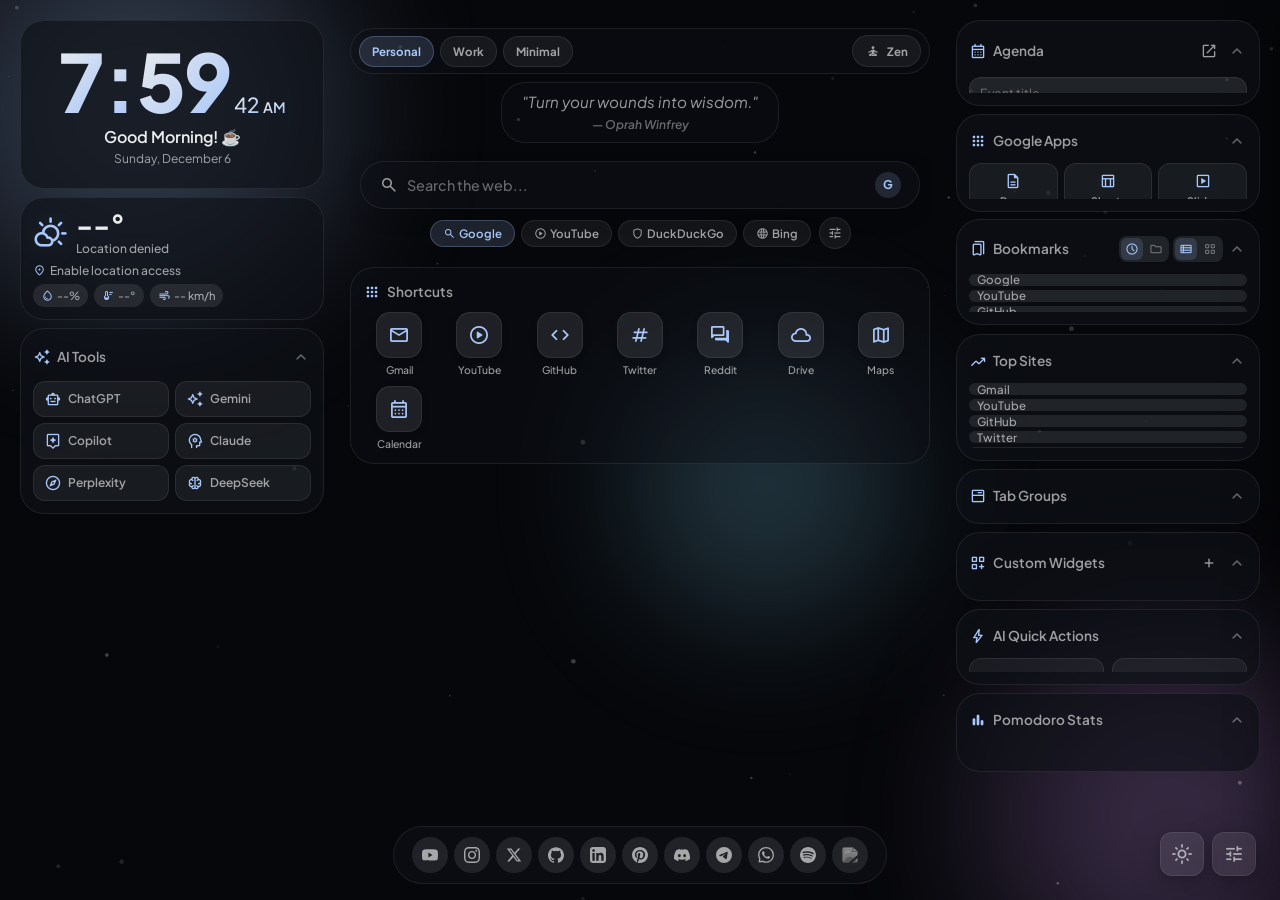
==== commit a16f72f3: "Add full dashboard localization and translated quotes" ====
--- a/index.html
+++ b/index.html
@@ -534,6 +534,14 @@
                     <button id="weather-refresh-btn" class="action-btn"><span class="material-symbols-rounded">refresh</span> Refresh Weather</button>
                     <button id="search-engines-manage-btn" class="action-btn"><span class="material-symbols-rounded">travel_explore</span> Manage Engines</button>
                 </div>
+            </div>
+            <div class="setting-section card-section" data-settings-tab="tools">
+                <h4>Language</h4>
+                <div class="setting-select-row">
+                    <span class="material-symbols-rounded setting-select-icon">translate</span>
+                    <select id="ui-language-select" class="setting-input" aria-label="Choose dashboard language"></select>
+                </div>
+                <p class="setting-note">Applies locale-aware formatting across the dashboard, including date, time, and location requests.</p>
             </div>
             <div class="setting-section card-section" data-settings-tab="layout">
                 <h4>Widgets</h4>
@@ -685,6 +693,7 @@
 
     <div id="toast-region" class="toast-region" aria-live="polite" aria-atomic="true"></div>
 
+    <script src="i18n-data.js"></script>
     <script src="script.js"></script>
 </body>
 </html>
--- a/style.css
+++ b/style.css
@@ -538,6 +538,10 @@
 
 .setting-input{width:100%;padding:8px 12px;background:var(--surface-2);border:1px solid var(--border);border-radius:var(--radius-sm);font-size:.78rem;outline:none;transition:border-color var(--dur-fast) ease}
 .setting-input:focus{border-color:var(--accent)}
+.setting-select-row{display:flex;align-items:center;gap:10px}
+.setting-select-row .setting-input{flex:1}
+.setting-select-icon{display:flex;align-items:center;justify-content:center;width:38px;height:38px;border-radius:12px;background:var(--surface-2);border:1px solid var(--border);color:var(--accent);flex-shrink:0}
+.setting-note{margin:10px 8px 0;font-size:.7rem;line-height:1.5;color:var(--text-tertiary)}
 
 .setting-toggle{display:flex;align-items:center;justify-content:space-between;padding:8px;border-radius:var(--radius-sm);cursor:pointer;font-size:.8rem;font-weight:500;color:var(--text-primary);transition:background var(--dur-fast) ease}
 .setting-toggle:hover{background:var(--surface-2)}
